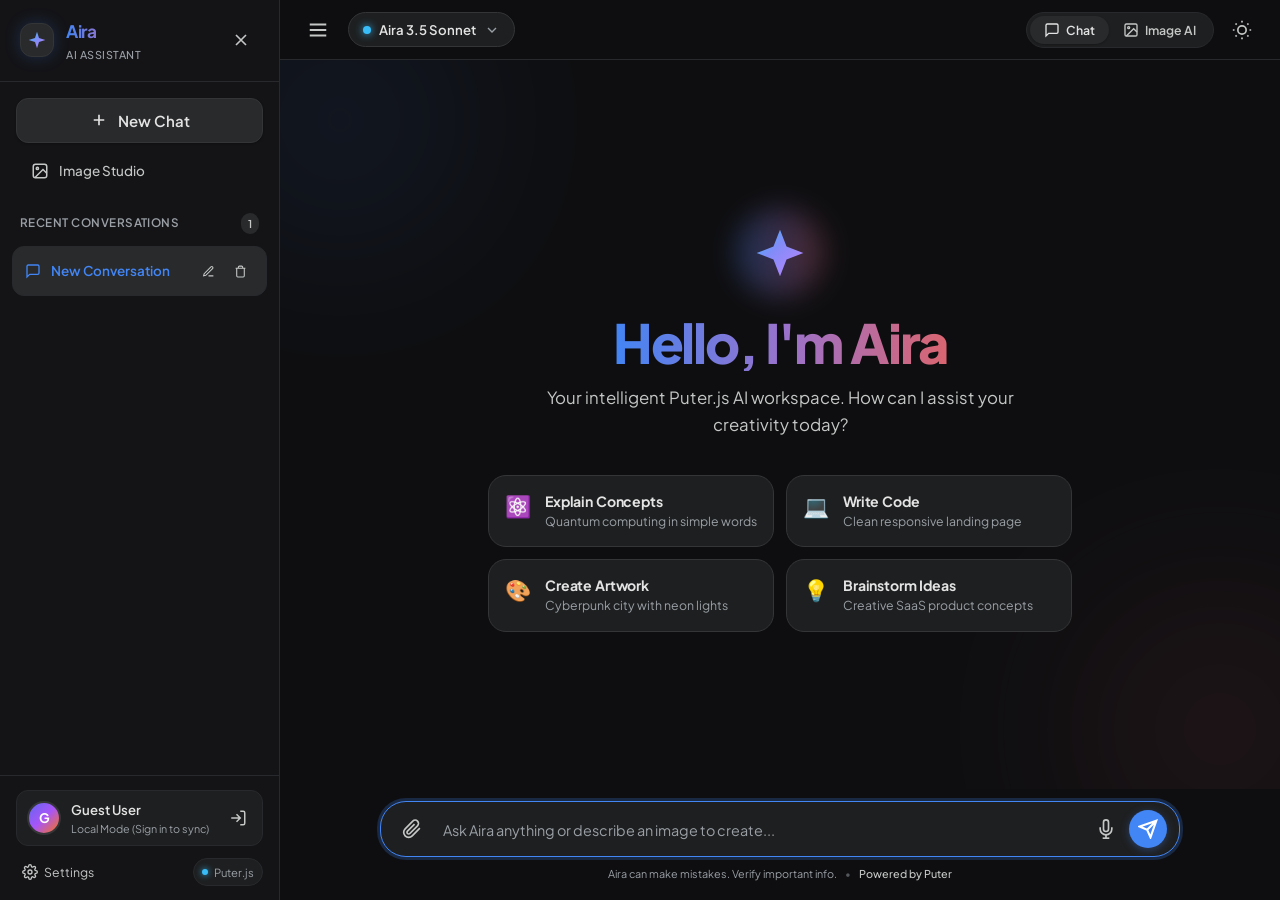
==== app/src/main/assets/index.html @ 578ddb14 "feat: initialize Android project structure Set up the Android module with essential Gradle configura" ====
<!DOCTYPE html>
<html lang="en" data-theme="dark">
<head>
  <meta charset="UTF-8">
  <meta name="viewport" content="width=device-width, initial-scale=1.0, maximum-scale=1.0, user-scalable=no, viewport-fit=cover">
  <title>Aira - Intelligent AI Assistant</title>
  <meta name="description" content="Aira - Modern AI Chat & Image Generation powered by Puter.js by Developer Rauf">
  <meta name="theme-color" content="#0d1117">
  <link rel="preconnect" href="https://fonts.googleapis.com">
  <link rel="preconnect" href="https://fonts.gstatic.com" crossorigin>
  <link href="https://fonts.googleapis.com/css2?family=Plus+Jakarta+Sans:wght@300;400;500;600;700;800&family=JetBrains+Mono:wght@400;500;600&display=swap" rel="stylesheet">
  <!-- Highlight.js for Code Highlighting -->
  <link rel="stylesheet" href="https://cdnjs.cloudflare.com/ajax/libs/highlight.js/11.9.0/styles/github-dark-dimmed.min.css">
  <script src="https://cdnjs.cloudflare.com/ajax/libs/highlight.js/11.9.0/highlight.min.js"></script>
  <!-- Marked.js for Markdown Rendering -->
  <script src="https://cdn.jsdelivr.net/npm/marked/marked.min.js"></script>
  <!-- Puter.js SDK -->
  <script src="https://js.puter.com/v2/"></script>
  <link rel="stylesheet" href="style.css">
</head>
<body>
  <div class="app-layout" id="appLayout">
    <!-- Mobile Sidebar Backdrop -->
    <div class="sidebar-backdrop" id="sidebarBackdrop"></div>

    <!-- LEFT SIDEBAR -->
    <aside class="sidebar" id="sidebar">
      <!-- Sidebar Header -->
      <div class="sidebar-header">
        <div class="brand-container">
          <div class="brand-spark">
            <svg viewBox="0 0 24 24" fill="none" xmlns="http://www.w3.org/2000/svg" class="spark-icon">
              <path d="M12 2L14.4 9.6L22 12L14.4 14.4L12 22L9.6 14.4L2 12L9.6 9.6L12 2Z" fill="url(#sparkGradient)"/>
              <defs>
                <linearGradient id="sparkGradient" x1="2" y1="2" x2="22" y2="22" gradientUnits="userSpaceOnUse">
                  <stop stop-color="#38bdf8"/>
                  <stop offset="0.5" stop-color="#818cf8"/>
                  <stop offset="1" stop-color="#c084fc"/>
                </linearGradient>
              </defs>
            </svg>
          </div>
          <div class="brand-text">
            <div class="brand-title">Aira</div>
            <span class="brand-subtitle">AI Assistant</span>
          </div>
        </div>
        <button class="icon-btn sidebar-close-btn" id="closeSidebarBtn" title="Close sidebar" aria-label="Close sidebar">
          <svg viewBox="0 0 24 24" width="20" height="20" stroke="currentColor" stroke-width="2" fill="none"><path d="M18 6L6 18M6 6l12 12"/></svg>
        </button>
      </div>

      <!-- Action Buttons -->
      <div class="sidebar-actions">
        <button class="new-chat-btn" id="newChatBtn" data-test-tag="new_chat_button">
          <svg viewBox="0 0 24 24" width="18" height="18" fill="none" stroke="currentColor" stroke-width="2.2"><path d="M12 5v14M5 12h14"/></svg>
          <span>New Chat</span>
        </button>
        <button class="quick-action-btn" id="sidebarImageGenBtn" title="Create Images with AI">
          <svg viewBox="0 0 24 24" width="18" height="18" fill="none" stroke="currentColor" stroke-width="2"><rect x="3" y="3" width="18" height="18" rx="3"/><circle cx="8.5" cy="8.5" r="1.5"/><path d="M21 15l-5-5L5 21"/></svg>
          <span>Image Studio</span>
        </button>
      </div>

      <!-- Chat History Section -->
      <div class="sidebar-section-title">
        <span>Recent Conversations</span>
        <span class="chat-count-badge" id="chatCountBadge">0</span>
      </div>

      <div class="conversations-list" id="conversationsList">
        <!-- Dynamic conversations loaded here -->
        <div class="empty-history" id="emptyHistory">
          <svg viewBox="0 0 24 24" width="28" height="28" stroke="currentColor" stroke-width="1.5" fill="none" opacity="0.4"><path d="M21 15a2 2 0 0 1-2 2H7l-4 4V5a2 2 0 0 1 2-2h14a2 2 0 0 1 2 2z"/></svg>
          <p>No conversations yet</p>
          <small>Start chatting with Aira</small>
        </div>
      </div>

      <!-- Sidebar Footer / Account -->
      <div class="sidebar-footer">
        <div class="user-profile-card" id="userProfileCard">
          <div class="user-avatar" id="userAvatar">
            <span id="userAvatarLetter">A</span>
          </div>
          <div class="user-info">
            <div class="user-name" id="userName">Guest User</div>
            <div class="user-status" id="userStatus">Puter Cloud Offline</div>
          </div>
          <button class="icon-btn sm" id="authActionBtn" title="Sign In / Account" aria-label="Account">
            <svg viewBox="0 0 24 24" width="18" height="18" stroke="currentColor" stroke-width="2" fill="none"><path d="M15 3h4a2 2 0 0 1 2 2v14a2 2 0 0 1-2 2h-4M10 17l5-5-5-5M15 12H3"/></svg>
          </button>
        </div>

        <div class="sidebar-bottom-row">
          <button class="footer-action-btn" id="openSettingsBtn" data-test-tag="settings_button">
            <svg viewBox="0 0 24 24" width="16" height="16" stroke="currentColor" stroke-width="2" fill="none"><circle cx="12" cy="12" r="3"/><path d="M19.4 15a1.65 1.65 0 0 0 .33 1.82l.06.06a2 2 0 0 1 0 2.83 2 2 0 0 1-2.83 0l-.06-.06a1.65 1.65 0 0 0-1.82-.33 1.65 1.65 0 0 0-1 1.51V21a2 2 0 0 1-2 2 2 2 0 0 1-2-2v-.09A1.65 1.65 0 0 0 9 19.4a1.65 1.65 0 0 0-1.82.33l-.06.06a2 2 0 0 1-2.83 0 2 2 0 0 1 0-2.83l.06-.06a1.65 1.65 0 0 0 .33-1.82 1.65 1.65 0 0 0-1.51-1H3a2 2 0 0 1-2-2 2 2 0 0 1 2-2h.09A1.65 1.65 0 0 0 4.6 9a1.65 1.65 0 0 0-.33-1.82l-.06-.06a2 2 0 0 1 0-2.83 2 2 0 0 1 2.83 0l.06.06a1.65 1.65 0 0 0 1.82.33H9a1.65 1.65 0 0 0 1-1.51V3a2 2 0 0 1 2-2 2 2 0 0 1 2 2v.09a1.65 1.65 0 0 0 1 1.51 1.65 1.65 0 0 0 1.82-.33l.06-.06a2 2 0 0 1 2.83 0 2 2 0 0 1 0 2.83l-.06.06a1.65 1.65 0 0 0-.33 1.82V9a1.65 1.65 0 0 0 1.51 1H21a2 2 0 0 1 2 2 2 2 0 0 1-2 2h-.09a1.65 1.65 0 0 0-1.51 1z"/></svg>
            <span>Settings</span>
          </button>
          <a href="https://developer.puter.com" target="_blank" rel="noopener noreferrer" class="puter-badge" title="Powered by Puter.js">
            <span class="puter-dot"></span>
            <span>Puter.js</span>
          </a>
        </div>
      </div>
    </aside>

    <!-- MAIN CHAT AREA -->
    <main class="main-content">
      <!-- Top Navbar -->
      <header class="top-nav">
        <div class="top-nav-left">
          <button class="icon-btn mobile-menu-btn" id="openSidebarBtn" aria-label="Open sidebar" data-test-tag="menu_button">
            <svg viewBox="0 0 24 24" width="22" height="22" stroke="currentColor" stroke-width="2" fill="none"><path d="M3 12h18M3 6h18M3 18h18"/></svg>
          </button>
          
          <!-- Model Selector Pill -->
          <div class="model-picker-dropdown" id="modelPickerContainer">
            <button class="model-select-btn" id="modelSelectBtn" data-test-tag="model_selector_button">
              <span class="model-indicator-glow"></span>
              <span class="model-current-name" id="currentModelDisplay">Aira 3.1 Pro</span>
              <svg viewBox="0 0 24 24" width="16" height="16" stroke="currentColor" stroke-width="2" fill="none" class="dropdown-chevron"><path d="M6 9l6 6 6-6"/></svg>
            </button>

            <!-- Dropdown Menu -->
            <div class="model-menu" id="modelMenu">
              <div class="model-menu-header">Select Aira Engine</div>
              <div class="model-options" id="modelOptionsList">
                <!-- Dynamically generated model options -->
              </div>
            </div>
          </div>
        </div>

        <div class="top-nav-right">
          <!-- Mode Tabs (Chat vs Image Studio) -->
          <div class="mode-tabs">
            <button class="mode-tab active" id="modeChatTab">
              <svg viewBox="0 0 24 24" width="16" height="16" stroke="currentColor" stroke-width="2" fill="none"><path d="M21 15a2 2 0 0 1-2 2H7l-4 4V5a2 2 0 0 1 2-2h14a2 2 0 0 1 2 2z"/></svg>
              <span>Chat</span>
            </button>
            <button class="mode-tab" id="modeImageTab">
              <svg viewBox="0 0 24 24" width="16" height="16" stroke="currentColor" stroke-width="2" fill="none"><rect x="3" y="3" width="18" height="18" rx="2"/><circle cx="8.5" cy="8.5" r="1.5"/><path d="M21 15l-5-5L5 21"/></svg>
              <span>Image AI</span>
            </button>
          </div>

          <button class="icon-btn theme-toggle-btn" id="themeToggleBtn" title="Toggle Theme" aria-label="Toggle Theme">
            <svg class="sun-icon" viewBox="0 0 24 24" width="20" height="20" stroke="currentColor" stroke-width="2" fill="none"><circle cx="12" cy="12" r="5"/><path d="M12 1v2M12 21v2M4.22 4.22l1.42 1.42M18.36 18.36l1.42 1.42M1 12h2M21 12h2M4.22 19.78l1.42-1.42M18.36 5.64l1.42-1.42"/></svg>
            <svg class="moon-icon" viewBox="0 0 24 24" width="20" height="20" stroke="currentColor" stroke-width="2" fill="none"><path d="M21 12.79A9 9 0 1 1 11.21 3 7 7 0 0 0 21 12.79z"/></svg>
          </button>
        </div>
      </header>

      <!-- Scrollable Message Canvas -->
      <div class="chat-canvas" id="chatCanvas">
        <!-- WELCOME HERO VIEW (Shown when no messages in active chat) -->
        <div class="welcome-container" id="welcomeContainer">
          <div class="welcome-spark-hero">
            <div class="spark-pulse-ring"></div>
            <svg viewBox="0 0 24 24" fill="none" class="welcome-spark-svg">
              <path d="M12 2L14.8 9.2L22 12L14.8 14.8L12 22L9.2 14.8L2 12L9.2 9.2L12 2Z" fill="url(#heroSparkGrad)"/>
              <defs>
                <linearGradient id="heroSparkGrad" x1="2" y1="2" x2="22" y2="22" gradientUnits="userSpaceOnUse">
                  <stop stop-color="#38bdf8"/>
                  <stop offset="0.4" stop-color="#818cf8"/>
                  <stop offset="1" stop-color="#c084fc"/>
                </linearGradient>
              </defs>
            </svg>
          </div>
          
          <h1 class="welcome-title">
            <span class="gradient-text">Hello, I'm Aira</span>
          </h1>
          <p class="welcome-subtitle">Your intelligent Puter.js AI workspace. How can I assist your creativity today?</p>

          <!-- Suggestion Cards -->
          <div class="suggestion-grid">
            <button class="suggestion-card" data-prompt="Explain quantum computing simply with real-world analogies">
              <div class="suggestion-icon">⚛️</div>
              <div class="suggestion-text">
                <div class="suggestion-heading">Explain Concepts</div>
                <div class="suggestion-desc">Quantum computing in simple words</div>
              </div>
            </button>
            <button class="suggestion-card" data-prompt="Write a modern responsive landing page layout in HTML and Tailwind CSS">
              <div class="suggestion-icon">💻</div>
              <div class="suggestion-text">
                <div class="suggestion-heading">Write Code</div>
                <div class="suggestion-desc">Clean responsive landing page</div>
              </div>
            </button>
            <button class="suggestion-card" data-prompt="Generate an ethereal futuristic cyberpunk city at dusk with neon lights and flying cars" data-mode="image">
              <div class="suggestion-icon">🎨</div>
              <div class="suggestion-text">
                <div class="suggestion-heading">Create Artwork</div>
                <div class="suggestion-desc">Cyberpunk city with neon lights</div>
              </div>
            </button>
            <button class="suggestion-card" data-prompt="Help me brainstorm 5 innovative SaaS business ideas for AI automation">
              <div class="suggestion-icon">💡</div>
              <div class="suggestion-text">
                <div class="suggestion-heading">Brainstorm Ideas</div>
                <div class="suggestion-desc">Creative SaaS product concepts</div>
              </div>
            </button>
          </div>
        </div>

        <!-- ACTIVE MESSAGES CONTAINER -->
        <div class="messages-container" id="messagesContainer">
          <!-- Messages will be dynamically rendered here -->
        </div>

        <!-- IMAGE GENERATION STUDIO VIEW -->
        <div class="image-studio-container" id="imageStudioContainer" style="display: none;">
          <div class="image-studio-header">
            <div class="studio-badge">
              <svg viewBox="0 0 24 24" width="16" height="16" fill="none" stroke="currentColor" stroke-width="2"><path d="M12 2v20M17 5H9.5a3.5 3.5 0 0 0 0 7h5a3.5 3.5 0 0 1 0 7H6"/></svg>
              <span>Puter txt2img Engine</span>
            </div>
            <h2>Aira Image Studio</h2>
            <p>Generate high quality visual assets directly to Puter Cloud storage.</p>
          </div>

          <div class="image-generator-form">
            <div class="img-prompt-box">
              <textarea id="imgPromptInput" placeholder="Describe the image you want to create in vivid detail..." rows="3"></textarea>
              <div class="img-prompt-actions">
                <div class="style-presets">
                  <button type="button" class="preset-pill active" data-style="">✨ Default</button>
                  <button type="button" class="preset-pill" data-style=", photorealistic, 8k resolution, cinematic lighting">📸 Photo</button>
                  <button type="button" class="preset-pill" data-style=", digital art, concept art, trending on artstation">🎨 Digital Art</button>
                  <button type="button" class="preset-pill" data-style=", 3D render, octane render, unreal engine 5">🧊 3D Render</button>
                  <button type="button" class="preset-pill" data-style=", anime style, vibrant colors, studio ghibli aesthetic">🌸 Anime</button>
                </div>
                <button class="primary-btn" id="generateImgBtn" data-test-tag="generate_image_button">
                  <svg viewBox="0 0 24 24" width="18" height="18" fill="none" stroke="currentColor" stroke-width="2"><polygon points="13 2 3 14 12 14 11 22 21 10 12 10 13 2"/></svg>
                  <span>Generate Image</span>
                </button>
              </div>
            </div>
          </div>

          <!-- Studio Gallery -->
          <div class="studio-gallery-section">
            <div class="gallery-title-bar">
              <h3>Generated Creations</h3>
              <span class="gallery-count" id="galleryCount">0 images</span>
            </div>
            <div class="image-gallery-grid" id="imageGalleryGrid">
              <!-- Dynamically populated -->
              <div class="empty-gallery" id="emptyGallery">
                <svg viewBox="0 0 24 24" width="36" height="36" stroke="currentColor" stroke-width="1.5" fill="none" opacity="0.3"><rect x="3" y="3" width="18" height="18" rx="2"/><circle cx="8.5" cy="8.5" r="1.5"/><path d="M21 15l-5-5L5 21"/></svg>
                <p>No generated images yet</p>
                <small>Enter a prompt above to create artwork with Puter.ai</small>
              </div>
            </div>
          </div>
        </div>
      </div>

      <!-- VOICE INPUT STATUS OVERLAY -->
      <div class="voice-status-bar" id="voiceStatusBar" style="display: none;">
        <div class="voice-wave-container">
          <div class="voice-bar"></div>
          <div class="voice-bar"></div>
          <div class="voice-bar"></div>
          <div class="voice-bar"></div>
          <div class="voice-bar"></div>
        </div>
        <span class="voice-status-text" id="voiceStatusText">Listening to your voice...</span>
        <button class="voice-stop-btn" id="cancelVoiceBtn" title="Stop listening">
          <svg viewBox="0 0 24 24" width="16" height="16" fill="currentColor"><rect x="6" y="6" width="12" height="12" rx="2"/></svg>
          <span>Done</span>
        </button>
      </div>

      <!-- COMPOSER BAR -->
      <div class="composer-container">
        <!-- Attachment Previews -->
        <div class="attachment-preview-bar" id="attachmentPreviewBar" style="display: none;">
          <div class="preview-thumbnail-wrap">
            <img id="imagePreviewThumb" src="" alt="Uploaded image">
            <button class="remove-attachment-btn" id="removeAttachmentBtn" title="Remove image">
              <svg viewBox="0 0 24 24" width="14" height="14" stroke="currentColor" stroke-width="2.5" fill="none"><path d="M18 6L6 18M6 6l12 12"/></svg>
            </button>
          </div>
          <span class="attachment-name" id="attachmentName">image.png</span>
        </div>

        <div class="composer-input-box">
          <!-- Hidden File Input for Image understanding -->
          <input type="file" id="fileUploadInput" accept="image/*" style="display: none;">
          
          <button class="composer-btn" id="attachFileBtn" title="Attach Image for OCR/Vision" aria-label="Attach Image" data-test-tag="attachment_button">
            <svg viewBox="0 0 24 24" width="20" height="20" stroke="currentColor" stroke-width="2" fill="none"><path d="M21.44 11.05l-9.19 9.19a6 6 0 0 1-8.49-8.49l9.19-9.19a4 4 0 0 1 5.66 5.66l-9.2 9.19a2 2 0 0 1-2.83-2.83l8.49-8.48"/></svg>
          </button>

          <!-- Main Chat Textarea -->
          <textarea 
            id="chatInput" 
            class="composer-textarea" 
            placeholder="Ask Aira anything or describe an image to create..." 
            rows="1" 
            data-test-tag="message_input"
          ></textarea>

          <div class="composer-actions-right">
            <!-- Voice Microphone Button -->
            <button class="composer-btn mic-btn" id="micBtn" title="Voice Input (Speech-to-Text)" aria-label="Microphone" data-test-tag="microphone_button">
              <svg viewBox="0 0 24 24" width="20" height="20" stroke="currentColor" stroke-width="2" fill="none"><path d="M12 1a3 3 0 0 0-3 3v8a3 3 0 0 0 6 0V4a3 3 0 0 0-3-3z"/><path d="M19 10v2a7 7 0 0 1-14 0v-2"/><line x1="12" y1="19" x2="12" y2="23"/><line x1="8" y1="23" x2="16" y2="23"/></svg>
            </button>

            <!-- Send / Stop Generation Button -->
            <button class="composer-btn send-btn" id="sendBtn" title="Send message" aria-label="Send message" data-test-tag="send_button">
              <svg class="send-icon" viewBox="0 0 24 24" width="20" height="20" fill="none" stroke="currentColor" stroke-width="2.5"><path d="M22 2L11 13M22 2l-7 20-4-9-9-4 20-7z"/></svg>
              <svg class="stop-icon" viewBox="0 0 24 24" width="18" height="18" fill="currentColor" style="display: none;"><rect x="5" y="5" width="14" height="14" rx="2"/></svg>
            </button>
          </div>
        </div>

        <!-- Composer Footer -->
        <div class="composer-footer-text">
          <span>Aira can make mistakes. Verify important info.</span>
          <span class="footer-separator">•</span>
          <a href="https://developer.puter.com" target="_blank" rel="noopener noreferrer" class="footer-puter-link">Powered by Puter</a>
        </div>
      </div>
    </main>
  </div>

  <!-- LIGHTBOX MODAL FOR IMAGES -->
  <div class="lightbox-modal" id="lightboxModal" style="display: none;">
    <div class="lightbox-backdrop" id="lightboxBackdrop"></div>
    <div class="lightbox-content">
      <button class="icon-btn lightbox-close-btn" id="lightboxCloseBtn" title="Close" aria-label="Close">
        <svg viewBox="0 0 24 24" width="20" height="20" stroke="currentColor" stroke-width="2" fill="none"><path d="M18 6L6 18M6 6l12 12"/></svg>
      </button>
      <img id="lightboxImg" src="" alt="Full view">
      <div class="lightbox-actions">
        <span class="lightbox-prompt" id="lightboxPrompt"></span>
        <button class="primary-btn sm" id="lightboxDownloadBtn">
          <svg viewBox="0 0 24 24" width="16" height="16" stroke="currentColor" stroke-width="2" fill="none"><path d="M21 15v4a2 2 0 0 1-2 2H5a2 2 0 0 1-2-2v-4M7 10l5 5 5-5M12 15V3"/></svg>
          <span>Download</span>
        </button>
      </div>
    </div>
  </div>

  <!-- SETTINGS MODAL -->
  <div class="modal-overlay" id="settingsModal" style="display: none;">
    <div class="modal-card">
      <div class="modal-header">
        <div class="modal-title-wrap">
          <svg viewBox="0 0 24 24" width="20" height="20" stroke="currentColor" stroke-width="2" fill="none"><circle cx="12" cy="12" r="3"/><path d="M19.4 15a1.65 1.65 0 0 0 .33 1.82l.06.06a2 2 0 0 1 0 2.83 2 2 0 0 1-2.83 0l-.06-.06a1.65 1.65 0 0 0-1.82-.33 1.65 1.65 0 0 0-1 1.51V21a2 2 0 0 1-2 2 2 2 0 0 1-2-2v-.09A1.65 1.65 0 0 0 9 19.4a1.65 1.65 0 0 0-1.82.33l-.06.06a2 2 0 0 1-2.83 0 2 2 0 0 1 0-2.83l.06-.06a1.65 1.65 0 0 0 .33-1.82 1.65 1.65 0 0 0-1.51-1H3a2 2 0 0 1-2-2 2 2 0 0 1 2-2h.09A1.65 1.65 0 0 0 4.6 9a1.65 1.65 0 0 0-.33-1.82l-.06-.06a2 2 0 0 1 0-2.83 2 2 0 0 1 2.83 0l.06.06a1.65 1.65 0 0 0 1.82.33H9a1.65 1.65 0 0 0 1-1.51V3a2 2 0 0 1 2-2 2 2 0 0 1 2 2v.09a1.65 1.65 0 0 0 1 1.51 1.65 1.65 0 0 0 1.82-.33l.06-.06a2 2 0 0 1 2.83 0 2 2 0 0 1 0 2.83l-.06.06a1.65 1.65 0 0 0-.33 1.82V9a1.65 1.65 0 0 0 1.51 1H21a2 2 0 0 1 2 2 2 2 0 0 1-2 2h-.09a1.65 1.65 0 0 0-1.51 1z"/></svg>
          <h3>Settings & Preferences</h3>
        </div>
        <button class="icon-btn modal-close-btn" id="closeSettingsModalBtn" title="Close" aria-label="Close">
          <svg viewBox="0 0 24 24" width="18" height="18" stroke="currentColor" stroke-width="2" fill="none"><path d="M18 6L6 18M6 6l12 12"/></svg>
        </button>
      </div>

      <div class="modal-body">
        <!-- Tab 1: Puter Cloud & Account -->
        <div class="settings-section">
          <h4 class="section-heading">Puter Account & Cloud Sync</h4>
          <div class="account-status-box" id="accountStatusBox">
            <div class="account-avatar-large" id="settingsAvatarLarge">A</div>
            <div class="account-details">
              <div class="account-name-lg" id="settingsUserName">Guest (Local Mode)</div>
              <div class="account-sub" id="settingsUserStatus">Sign in with Puter to sync chats across devices</div>
            </div>
            <button class="primary-btn sm" id="settingsAuthBtn">Sign In with Puter</button>
          </div>
        </div>

        <!-- Tab 2: Appearance & Theme -->
        <div class="settings-section">
          <h4 class="section-heading">Appearance</h4>
          <div class="setting-row">
            <div>
              <div class="setting-label">Theme Mode</div>
              <div class="setting-hint">Choose between dark, light, or system appearance</div>
            </div>
            <div class="theme-picker-group">
              <button class="theme-choice-btn active" data-theme-val="dark">Dark</button>
              <button class="theme-choice-btn" data-theme-val="light">Light</button>
              <button class="theme-choice-btn" data-theme-val="system">System</button>
            </div>
          </div>
        </div>

        <!-- Tab 3: Default AI Model -->
        <div class="settings-section">
          <h4 class="section-heading">Default AI Engine</h4>
          <div class="setting-row">
            <div>
              <div class="setting-label">Selected Model</div>
              <div class="setting-hint">Puter.ai engine utilized for new conversations</div>
            </div>
            <select class="settings-select" id="settingsDefaultModelSelect">
              <!-- Dynamically filled -->
            </select>
          </div>
          <div class="setting-row">
            <div>
              <div class="setting-label">System Persona</div>
              <div class="setting-hint">Custom instructions to shape Aira's behavior</div>
            </div>
          </div>
          <textarea class="settings-textarea" id="settingsSystemPrompt" rows="2" placeholder="e.g., You are Aira, a brilliant, concise, and helpful AI assistant..."></textarea>
        </div>

        <!-- Tab 4: Voice & Speech -->
        <div class="settings-section">
          <h4 class="section-heading">Voice & Audio</h4>
          <div class="setting-row">
            <div>
              <div class="setting-label">Auto-Play Voice Responses</div>
              <div class="setting-hint">Automatically speak AI responses via Puter txt2speech</div>
            </div>
            <label class="toggle-switch">
              <input type="checkbox" id="settingsAutoSpeechToggle">
              <span class="slider"></span>
            </label>
          </div>
          <div class="setting-row">
            <div>
              <div class="setting-label">Voice Speech Rate</div>
              <div class="setting-hint" id="speechRateLabel">1.0x Normal Speed</div>
            </div>
            <input type="range" min="0.75" max="1.5" step="0.05" value="1.0" class="range-slider" id="settingsSpeechRate">
          </div>
        </div>

        <!-- Tab 5: Data & Storage -->
        <div class="settings-section">
          <h4 class="section-heading">Cloud Storage & Data Management</h4>
          <div class="data-actions-grid">
            <button class="secondary-btn" id="exportDataBtn">
              <svg viewBox="0 0 24 24" width="16" height="16" stroke="currentColor" stroke-width="2" fill="none"><path d="M21 15v4a2 2 0 0 1-2 2H5a2 2 0 0 1-2-2v-4M7 10l5 5 5-5M12 15V3"/></svg>
              <span>Export Chats (JSON)</span>
            </button>
            <button class="secondary-btn" id="syncPuterKvBtn">
              <svg viewBox="0 0 24 24" width="16" height="16" stroke="currentColor" stroke-width="2" fill="none"><path d="M21.5 2v6h-6M21.34 15.57a10 10 0 1 1-.57-8.38l5.67-5.67"/></svg>
              <span>Sync with Puter KV</span>
            </button>
          </div>
          <div class="setting-row danger-row">
            <div>
              <div class="setting-label danger-text">Clear All Conversations</div>
              <div class="setting-hint">Permanently delete all chat histories</div>
            </div>
            <button class="danger-btn sm" id="clearAllChatsBtn">Clear All</button>
          </div>
        </div>

        <!-- Tab 6: About Aira -->
        <div class="settings-section about-section">
          <h4 class="section-heading">About Aira</h4>
          <div class="about-card">
            <div class="about-header">
              <div class="brand-spark sm">
                <svg viewBox="0 0 24 24" fill="none" class="spark-icon"><path d="M12 2L14.4 9.6L22 12L14.4 14.4L12 22L9.6 14.4L2 12L9.6 9.6L12 2Z" fill="url(#aboutSparkGrad)"/><defs><linearGradient id="aboutSparkGrad" x1="2" y1="2" x2="22" y2="22" gradientUnits="userSpaceOnUse"><stop stop-color="#38bdf8"/><stop offset="1" stop-color="#c084fc"/></linearGradient></defs></svg>
              </div>
              <div>
                <strong>Aira AI Assistant v1.0.0</strong>
                <div class="developer-tag">Developer: <span>Rauf</span></div>
              </div>
            </div>
            <p class="about-text">Aira is a modern AI workspace powered by the official Puter.js SDK. Provides real-time streaming conversations, multi-model selection, voice input/output, OCR vision analysis, image synthesis, and cloud storage.</p>
            <div class="about-links">
              <a href="https://developer.puter.com" target="_blank" rel="noopener noreferrer" class="link-btn">Puter.js Documentation</a>
              <a href="https://puter.com" target="_blank" rel="noopener noreferrer" class="link-btn">Puter Cloud</a>
            </div>
          </div>
        </div>
      </div>
    </div>
  </div>

  <!-- TOAST NOTIFICATION CONTAINER -->
  <div class="toast-container" id="toastContainer"></div>

  <script src="app.js"></script>
</body>
</html>
---- app/src/main/assets/style.css ----
/* ==========================================================================
   AIRA AI - GOOGLE GEMINI INSPIRED MODERN STYLESHEET
   Developer: Rauf | Powered by Puter.js
   ========================================================================== */

:root {
  --font-sans: 'Plus Jakarta Sans', -apple-system, BlinkMacSystemFont, 'Segoe UI', Roboto, sans-serif;
  --font-mono: 'JetBrains Mono', Consolas, Monaco, monospace;

  /* Color Palette - Bold Typography Dark Theme (Default) */
  --bg-app: #0E0E10;
  --bg-sidebar: #141417;
  --bg-surface: #1E1F20;
  --bg-surface-elevated: #282A2C;
  --bg-surface-hover: #2E2F30;
  --bg-composer: #1E1F20;
  --border-subtle: #27292C;
  --border-focus: #4285F4;
  --border-strong: #333537;

  --text-primary: #E3E3E3;
  --text-secondary: #C4C7C5;
  --text-muted: #9AA0A6;
  --text-inverse: #ffffff;

  --accent-primary: #4285F4;
  --accent-gradient: linear-gradient(90deg, #4285F4 0%, #9B72CB 52%, #D96570 100%);
  --accent-glow: rgba(66, 133, 244, 0.22);
  --accent-user-msg: #282A2C;
  --avatar-gradient: linear-gradient(135deg, #6366F1 0%, #A855F7 50%, #F97316 100%);

  --danger: #f85149;
  --danger-bg: rgba(248, 81, 73, 0.12);
  --success: #3fb950;
  --warning: #d29922;

  --radius-sm: 8px;
  --radius-md: 12px;
  --radius-lg: 18px;
  --radius-xl: 24px;
  --radius-full: 9999px;

  --shadow-sm: 0 1px 2px rgba(0, 0, 0, 0.25);
  --shadow-md: 0 4px 16px rgba(0, 0, 0, 0.35);
  --shadow-lg: 0 12px 32px rgba(0, 0, 0, 0.5);

  --transition: all 0.18s cubic-bezier(0.16, 1, 0.3, 1);
  --sidebar-width: 280px;
}

[data-theme="light"] {
  --bg-app: #F8F9FA;
  --bg-sidebar: #FFFFFF;
  --bg-surface: #FFFFFF;
  --bg-surface-elevated: #F1F3F4;
  --bg-surface-hover: #E8EAED;
  --bg-composer: #FFFFFF;
  --border-subtle: #E8EAED;
  --border-focus: #1A73E8;
  --border-strong: #DADCE0;

  --text-primary: #202124;
  --text-secondary: #5F6368;
  --text-muted: #80868B;
  --text-inverse: #FFFFFF;

  --accent-primary: #1A73E8;
  --accent-gradient: linear-gradient(90deg, #1A73E8 0%, #8430CE 52%, #D93025 100%);
  --accent-glow: rgba(26, 115, 232, 0.16);
  --accent-user-msg: #E8F0FE;
  --avatar-gradient: linear-gradient(135deg, #4F46E5 0%, #9333EA 50%, #EA580C 100%);

  --danger: #d93025;
  --danger-bg: #fce8e6;
  --success: #1e8e3e;
  --warning: #f9ab00;

  --shadow-sm: 0 1px 3px rgba(0, 0, 0, 0.06);
  --shadow-md: 0 4px 12px rgba(0, 0, 0, 0.08);
  --shadow-lg: 0 12px 28px rgba(0, 0, 0, 0.12);
}

/* ==========================================================================
   Base & Resets
   ========================================================================== */
* {
  margin: 0;
  padding: 0;
  box-sizing: border-box;
  -webkit-tap-highlight-color: transparent;
}

html, body {
  width: 100%;
  height: 100%;
  font-family: var(--font-sans);
  background-color: var(--bg-app);
  color: var(--text-primary);
  overflow: hidden;
  font-size: 15px;
  line-height: 1.6;
}

button, input, textarea, select {
  font-family: inherit;
  font-size: inherit;
  color: inherit;
}

a {
  color: var(--accent-primary);
  text-decoration: none;
}
a:hover {
  text-decoration: underline;
}

/* Custom Scrollbars */
::-webkit-scrollbar {
  width: 6px;
  height: 6px;
}
::-webkit-scrollbar-track {
  background: transparent;
}
::-webkit-scrollbar-thumb {
  background: var(--border-strong);
  border-radius: var(--radius-full);
}
::-webkit-scrollbar-thumb:hover {
  background: var(--text-muted);
}

/* ==========================================================================
   Layout
   ========================================================================== */
.app-layout {
  display: flex;
  width: 100vw;
  height: 100vh;
  height: 100dvh;
  position: relative;
  overflow: hidden;
  background-color: var(--bg-app);
}

/* ==========================================================================
   Left Sidebar
   ========================================================================== */
.sidebar {
  width: var(--sidebar-width);
  min-width: var(--sidebar-width);
  height: 100%;
  background-color: var(--bg-sidebar);
  border-right: 1px solid var(--border-subtle);
  display: flex;
  flex-direction: column;
  z-index: 100;
  transition: transform 0.3s cubic-bezier(0.16, 1, 0.3, 1);
}

.sidebar-backdrop {
  display: none;
  position: fixed;
  inset: 0;
  background: rgba(0, 0, 0, 0.6);
  backdrop-filter: blur(4px);
  z-index: 99;
  opacity: 0;
  transition: opacity 0.25s ease;
}

.sidebar-header {
  padding: 18px 20px;
  display: flex;
  align-items: center;
  justify-content: space-between;
  border-bottom: 1px solid var(--border-subtle);
}

.brand-container {
  display: flex;
  align-items: center;
  gap: 12px;
}

.brand-spark {
  width: 34px;
  height: 34px;
  border-radius: var(--radius-md);
  background: var(--bg-surface-elevated);
  display: flex;
  align-items: center;
  justify-content: center;
  border: 1px solid var(--border-strong);
  box-shadow: 0 0 16px var(--accent-glow);
}
.brand-spark.sm {
  width: 28px;
  height: 28px;
}
.spark-icon {
  width: 20px;
  height: 20px;
}

.brand-text {
  display: flex;
  flex-direction: column;
}
.brand-title {
  font-size: 1.15rem;
  font-weight: 700;
  letter-spacing: -0.02em;
  background: var(--accent-gradient);
  -webkit-background-clip: text;
  -webkit-text-fill-color: transparent;
}
.brand-subtitle {
  font-size: 0.72rem;
  color: var(--text-muted);
  font-weight: 500;
  text-transform: uppercase;
  letter-spacing: 0.05em;
}

.sidebar-close-btn {
  display: none;
}

/* Sidebar Actions */
.sidebar-actions {
  padding: 16px 16px 10px;
  display: flex;
  flex-direction: column;
  gap: 8px;
}

.new-chat-btn {
  display: flex;
  align-items: center;
  justify-content: center;
  gap: 10px;
  width: 100%;
  padding: 12px 16px;
  background: var(--bg-surface-elevated);
  color: var(--text-primary);
  border: 1px solid var(--border-strong);
  border-radius: var(--radius-md);
  font-weight: 600;
  cursor: pointer;
  transition: var(--transition);
  box-shadow: var(--shadow-sm);
}
.new-chat-btn:hover {
  background: var(--bg-surface-hover);
  border-color: var(--accent-primary);
  transform: translateY(-1px);
}

.quick-action-btn {
  display: flex;
  align-items: center;
  gap: 10px;
  width: 100%;
  padding: 10px 14px;
  background: transparent;
  color: var(--text-secondary);
  border: 1px solid transparent;
  border-radius: var(--radius-md);
  font-size: 0.9rem;
  font-weight: 500;
  cursor: pointer;
  transition: var(--transition);
}
.quick-action-btn:hover {
  background: var(--bg-surface-elevated);
  color: var(--text-primary);
}

.sidebar-section-title {
  padding: 12px 20px 6px;
  display: flex;
  align-items: center;
  justify-content: space-between;
  font-size: 0.78rem;
  font-weight: 600;
  text-transform: uppercase;
  letter-spacing: 0.04em;
  color: var(--text-muted);
}

.chat-count-badge {
  background: var(--bg-surface-elevated);
  padding: 2px 7px;
  border-radius: var(--radius-full);
  font-size: 0.72rem;
  color: var(--text-secondary);
}

.conversations-list {
  flex: 1;
  overflow-y: auto;
  padding: 6px 12px;
  display: flex;
  flex-direction: column;
  gap: 4px;
}

.conversation-item {
  display: flex;
  align-items: center;
  justify-content: space-between;
  padding: 10px 12px;
  border-radius: var(--radius-md);
  cursor: pointer;
  transition: var(--transition);
  color: var(--text-secondary);
  position: relative;
  font-size: 0.9rem;
}
.conversation-item:hover {
  background: var(--bg-surface);
  color: var(--text-primary);
}
.conversation-item.active {
  background: var(--bg-surface-elevated);
  color: var(--accent-primary);
  font-weight: 600;
  border: 1px solid var(--border-subtle);
}

.conv-title-wrap {
  display: flex;
  align-items: center;
  gap: 10px;
  flex: 1;
  min-width: 0;
}
.conv-title {
  white-space: nowrap;
  overflow: hidden;
  text-overflow: ellipsis;
  flex: 1;
}
.conv-actions {
  display: none;
  align-items: center;
  gap: 4px;
}
.conversation-item:hover .conv-actions,
.conversation-item.active .conv-actions {
  display: flex;
}

.empty-history {
  display: flex;
  flex-direction: column;
  align-items: center;
  justify-content: center;
  text-align: center;
  padding: 40px 16px;
  color: var(--text-muted);
  gap: 6px;
}
.empty-history p {
  font-size: 0.9rem;
  color: var(--text-secondary);
}

/* Sidebar Footer */
.sidebar-footer {
  padding: 14px 16px;
  border-top: 1px solid var(--border-subtle);
  display: flex;
  flex-direction: column;
  gap: 12px;
  background: var(--bg-sidebar);
}

.user-profile-card {
  display: flex;
  align-items: center;
  gap: 10px;
  padding: 8px 10px;
  background: var(--bg-surface);
  border: 1px solid var(--border-subtle);
  border-radius: var(--radius-md);
}
.user-avatar {
  width: 34px;
  height: 34px;
  border-radius: var(--radius-full);
  background: var(--avatar-gradient);
  border: 2px solid var(--border-strong);
  color: #fff;
  display: flex;
  align-items: center;
  justify-content: center;
  font-weight: 700;
  font-size: 0.88rem;
  flex-shrink: 0;
}
.user-info {
  flex: 1;
  min-width: 0;
}
.user-name {
  font-size: 0.88rem;
  font-weight: 600;
  white-space: nowrap;
  overflow: hidden;
  text-overflow: ellipsis;
}
.user-status {
  font-size: 0.72rem;
  color: var(--text-muted);
}

.sidebar-bottom-row {
  display: flex;
  align-items: center;
  justify-content: space-between;
}
.footer-action-btn {
  display: flex;
  align-items: center;
  gap: 6px;
  background: transparent;
  border: none;
  color: var(--text-secondary);
  font-size: 0.82rem;
  cursor: pointer;
  padding: 4px 6px;
  border-radius: var(--radius-sm);
  transition: var(--transition);
}
.footer-action-btn:hover {
  color: var(--text-primary);
  background: var(--bg-surface);
}

.puter-badge {
  display: flex;
  align-items: center;
  gap: 6px;
  font-size: 0.75rem;
  color: var(--text-muted);
  padding: 4px 8px;
  border-radius: var(--radius-full);
  background: var(--bg-surface);
  border: 1px solid var(--border-subtle);
}
.puter-dot {
  width: 6px;
  height: 6px;
  border-radius: 50%;
  background: #38bdf8;
  box-shadow: 0 0 6px #38bdf8;
}

/* ==========================================================================
   Main Content Area
   ========================================================================== */
.main-content {
  flex: 1;
  height: 100%;
  display: flex;
  flex-direction: column;
  position: relative;
  overflow: hidden;
  background: var(--bg-app);
}

/* Top Navbar */
.top-nav {
  height: 60px;
  min-height: 60px;
  padding: 0 20px;
  display: flex;
  align-items: center;
  justify-content: space-between;
  border-bottom: 1px solid var(--border-subtle);
  background: var(--bg-app);
  z-index: 10;
}

.top-nav-left {
  display: flex;
  align-items: center;
  gap: 12px;
}

.mobile-menu-btn {
  display: none;
}

/* Model Selector */
.model-picker-dropdown {
  position: relative;
}

.model-select-btn {
  display: flex;
  align-items: center;
  gap: 8px;
  padding: 8px 14px;
  background: var(--bg-surface);
  border: 1px solid var(--border-strong);
  border-radius: var(--radius-full);
  color: var(--text-primary);
  font-size: 0.88rem;
  font-weight: 600;
  cursor: pointer;
  transition: var(--transition);
}
.model-select-btn:hover {
  background: var(--bg-surface-elevated);
  border-color: var(--accent-primary);
}

.model-indicator-glow {
  width: 8px;
  height: 8px;
  border-radius: 50%;
  background: #38bdf8;
  box-shadow: 0 0 8px #38bdf8;
}

.dropdown-chevron {
  transition: transform 0.2s ease;
  color: var(--text-muted);
}
.model-select-btn.open .dropdown-chevron {
  transform: rotate(180deg);
}

.model-menu {
  position: absolute;
  top: calc(100% + 8px);
  left: 0;
  width: 280px;
  background: var(--bg-surface);
  border: 1px solid var(--border-strong);
  border-radius: var(--radius-lg);
  box-shadow: var(--shadow-lg);
  z-index: 50;
  display: none;
  overflow: hidden;
  animation: fadeInDown 0.15s ease-out;
}
.model-menu.open {
  display: block;
}

.model-menu-header {
  padding: 10px 16px;
  font-size: 0.75rem;
  text-transform: uppercase;
  letter-spacing: 0.05em;
  color: var(--text-muted);
  border-bottom: 1px solid var(--border-subtle);
}

.model-options {
  max-height: 320px;
  overflow-y: auto;
  padding: 6px;
}

.model-option-item {
  display: flex;
  flex-direction: column;
  padding: 10px 12px;
  border-radius: var(--radius-md);
  cursor: pointer;
  transition: var(--transition);
  margin-bottom: 2px;
}
.model-option-item:hover {
  background: var(--bg-surface-elevated);
}
.model-option-item.active {
  background: var(--bg-surface-elevated);
  border: 1px solid var(--accent-primary);
}

.model-option-top {
  display: flex;
  align-items: center;
  justify-content: space-between;
}
.model-opt-name {
  font-weight: 600;
  font-size: 0.88rem;
  color: var(--text-primary);
}
.model-opt-badge {
  font-size: 0.7rem;
  padding: 2px 6px;
  border-radius: var(--radius-sm);
  background: var(--bg-app);
  color: var(--accent-primary);
}
.model-opt-desc {
  font-size: 0.75rem;
  color: var(--text-muted);
  margin-top: 2px;
}

/* Top Nav Right */
.top-nav-right {
  display: flex;
  align-items: center;
  gap: 10px;
}

.mode-tabs {
  display: flex;
  background: var(--bg-surface);
  padding: 3px;
  border-radius: var(--radius-full);
  border: 1px solid var(--border-subtle);
}
.mode-tab {
  display: flex;
  align-items: center;
  gap: 6px;
  padding: 6px 14px;
  border-radius: var(--radius-full);
  background: transparent;
  border: none;
  color: var(--text-secondary);
  font-size: 0.82rem;
  font-weight: 600;
  cursor: pointer;
  transition: var(--transition);
}
.mode-tab.active {
  background: var(--bg-surface-elevated);
  color: var(--text-primary);
  box-shadow: var(--shadow-sm);
}

.theme-toggle-btn {
  position: relative;
}
[data-theme="dark"] .sun-icon { display: block; }
[data-theme="dark"] .moon-icon { display: none; }
[data-theme="light"] .sun-icon { display: none; }
[data-theme="light"] .moon-icon { display: block; }

/* ==========================================================================
   Chat Canvas & Messages
   ========================================================================== */
.chat-canvas {
  flex: 1;
  overflow-y: auto;
  padding: 24px 20px;
  display: flex;
  flex-direction: column;
  position: relative;
}

/* Ambient glow blobs in canvas background */
.chat-canvas::before {
  content: '';
  position: absolute;
  top: -60px;
  left: -60px;
  width: 240px;
  height: 240px;
  border-radius: 50%;
  background: #4285F4;
  opacity: 0.12;
  filter: blur(100px);
  pointer-events: none;
  z-index: 0;
}

.chat-canvas::after {
  content: '';
  position: absolute;
  bottom: -60px;
  right: -60px;
  width: 240px;
  height: 240px;
  border-radius: 50%;
  background: #D96570;
  opacity: 0.12;
  filter: blur(100px);
  pointer-events: none;
  z-index: 0;
}

/* Welcome Screen */
.welcome-container {
  max-width: 760px;
  margin: auto;
  display: flex;
  flex-direction: column;
  align-items: center;
  text-align: center;
  padding: 32px 16px;
  animation: fadeIn 0.4s ease-out;
  position: relative;
  z-index: 1;
}

.welcome-spark-hero {
  position: relative;
  width: 72px;
  height: 72px;
  margin-bottom: 24px;
  display: flex;
  align-items: center;
  justify-content: center;
}

.spark-pulse-ring {
  position: absolute;
  inset: -8px;
  border-radius: 50%;
  background: var(--accent-gradient);
  opacity: 0.3;
  filter: blur(14px);
  animation: pulseGlow 3s infinite alternate;
}

.welcome-spark-svg {
  width: 56px;
  height: 56px;
  position: relative;
  z-index: 2;
}

.welcome-title {
  font-size: clamp(2.8rem, 7vw, 3.6rem);
  font-weight: 800;
  letter-spacing: -0.04em;
  line-height: 1.08;
  margin-bottom: 14px;
}
.gradient-text {
  background: linear-gradient(90deg, #4285F4 0%, #9B72CB 52%, #D96570 100%);
  -webkit-background-clip: text;
  -webkit-text-fill-color: transparent;
  display: inline-block;
}

.welcome-subtitle {
  font-size: 1.12rem;
  color: var(--text-secondary);
  max-width: 520px;
  line-height: 1.6;
  margin-bottom: 36px;
}

/* Suggestion Grid */
.suggestion-grid {
  display: grid;
  grid-template-columns: repeat(2, 1fr);
  gap: 12px;
  width: 100%;
}

.suggestion-card {
  display: flex;
  align-items: flex-start;
  gap: 14px;
  padding: 16px;
  background: var(--bg-surface);
  border: 1px solid var(--border-strong);
  border-radius: var(--radius-lg);
  cursor: pointer;
  text-align: left;
  transition: transform 0.16s ease, background 0.16s ease, border-color 0.16s ease, box-shadow 0.16s ease;
}
.suggestion-card:hover {
  background: var(--bg-surface-elevated);
  border-color: var(--accent-primary);
  transform: translateY(-2px);
  box-shadow: var(--shadow-md);
}
.suggestion-card:active {
  transform: scale(0.96);
  background: var(--bg-surface-hover);
}

.suggestion-icon {
  font-size: 1.4rem;
  flex-shrink: 0;
}
.suggestion-heading {
  font-weight: 700;
  font-size: 0.94rem;
  letter-spacing: -0.01em;
  color: var(--text-primary);
}
.suggestion-desc {
  font-size: 0.82rem;
  color: var(--text-muted);
  margin-top: 3px;
  line-height: 1.4;
}

/* Messages Container */
.messages-container {
  max-width: 820px;
  width: 100%;
  margin: 0 auto;
  display: flex;
  flex-direction: column;
  gap: 24px;
  padding-bottom: 20px;
}

.message-row {
  display: flex;
  gap: 16px;
  width: 100%;
  animation: messageEnter 0.25s cubic-bezier(0.16, 1, 0.3, 1);
}

.message-row.user-row {
  justify-content: flex-end;
}

.message-avatar {
  width: 34px;
  height: 34px;
  border-radius: var(--radius-full);
  display: flex;
  align-items: center;
  justify-content: center;
  flex-shrink: 0;
  font-weight: 700;
  font-size: 0.85rem;
}
.message-avatar.ai-avatar {
  background: var(--bg-surface-elevated);
  border: 1px solid var(--border-strong);
}
.message-avatar.ai-avatar svg {
  width: 18px;
  height: 18px;
}
.message-avatar.user-avatar-tag {
  background: var(--accent-gradient);
  color: #fff;
}

.message-content-wrap {
  display: flex;
  flex-direction: column;
  max-width: 85%;
}
.user-row .message-content-wrap {
  align-items: flex-end;
}

.message-meta {
  display: flex;
  align-items: center;
  gap: 8px;
  margin-bottom: 6px;
  font-size: 0.76rem;
  color: var(--text-muted);
}
.message-author {
  font-weight: 600;
  color: var(--text-secondary);
}

.message-bubble {
  padding: 14px 18px;
  border-radius: var(--radius-lg);
  font-size: 0.96rem;
  line-height: 1.65;
  word-break: break-word;
}

.user-row .message-bubble {
  background: var(--accent-user-msg);
  color: var(--text-primary);
  border-radius: 18px 18px 4px 18px;
  border: 1px solid var(--border-subtle);
}

.ai-row .message-bubble {
  background: transparent;
  color: var(--text-primary);
  padding-left: 0;
  padding-top: 0;
}

/* Multimodal Image Attachment in Chat Bubble */
.chat-attachment-image {
  max-width: 280px;
  max-height: 280px;
  border-radius: var(--radius-md);
  margin-bottom: 10px;
  border: 1px solid var(--border-subtle);
  object-fit: cover;
  cursor: pointer;
  transition: var(--transition);
}
.chat-attachment-image:hover {
  opacity: 0.9;
  transform: scale(1.02);
}

/* Markdown Rendering in Messages */
.message-bubble p {
  margin-bottom: 12px;
}
.message-bubble p:last-child {
  margin-bottom: 0;
}
.message-bubble h1, .message-bubble h2, .message-bubble h3 {
  margin: 16px 0 8px;
  font-weight: 700;
}
.message-bubble ul, .message-bubble ol {
  margin: 8px 0 12px 24px;
}
.message-bubble li {
  margin-bottom: 4px;
}
.message-bubble blockquote {
  border-left: 3px solid var(--accent-primary);
  padding-left: 12px;
  margin: 12px 0;
  color: var(--text-secondary);
}
.message-bubble table {
  border-collapse: collapse;
  width: 100%;
  margin: 14px 0;
  font-size: 0.88rem;
}
.message-bubble th, .message-bubble td {
  border: 1px solid var(--border-strong);
  padding: 8px 12px;
  text-align: left;
}
.message-bubble th {
  background: var(--bg-surface-elevated);
}

/* Inline code */
.message-bubble :not(pre) > code {
  font-family: var(--font-mono);
  font-size: 0.86em;
  background: var(--bg-surface-elevated);
  padding: 2px 6px;
  border-radius: var(--radius-sm);
  color: #38bdf8;
  border: 1px solid var(--border-subtle);
}

/* Code Blocks */
.code-block-wrapper {
  margin: 14px 0;
  background: #0d1117;
  border: 1px solid var(--border-strong);
  border-radius: var(--radius-md);
  overflow: hidden;
}
.code-block-header {
  display: flex;
  align-items: center;
  justify-content: space-between;
  padding: 8px 14px;
  background: #161b22;
  border-bottom: 1px solid var(--border-subtle);
  font-family: var(--font-mono);
  font-size: 0.78rem;
  color: var(--text-secondary);
}
.code-copy-btn {
  display: flex;
  align-items: center;
  gap: 5px;
  background: transparent;
  border: none;
  color: var(--text-muted);
  cursor: pointer;
  font-size: 0.75rem;
  padding: 3px 8px;
  border-radius: var(--radius-sm);
  transition: var(--transition);
}
.code-copy-btn:hover {
  color: var(--text-primary);
  background: var(--bg-surface-elevated);
}

.code-block-wrapper pre {
  margin: 0;
  padding: 14px 16px;
  overflow-x: auto;
  font-family: var(--font-mono);
  font-size: 0.88rem;
  line-height: 1.5;
}
.code-block-wrapper code {
  font-family: inherit;
}

/* Message Actions Toolbar */
.message-actions-toolbar {
  display: flex;
  align-items: center;
  gap: 6px;
  margin-top: 8px;
}
.msg-action-btn {
  display: flex;
  align-items: center;
  gap: 5px;
  background: transparent;
  border: 1px solid transparent;
  color: var(--text-muted);
  padding: 4px 8px;
  border-radius: var(--radius-sm);
  font-size: 0.78rem;
  cursor: pointer;
  transition: var(--transition);
}
.msg-action-btn:hover {
  background: var(--bg-surface-elevated);
  border-color: var(--border-subtle);
  color: var(--text-primary);
}
.msg-action-btn.active {
  color: var(--accent-primary);
  background: var(--bg-surface-elevated);
}

/* Streaming Blinking Cursor */
.streaming-cursor {
  display: inline-block;
  width: 8px;
  height: 15px;
  background: var(--accent-primary);
  margin-left: 4px;
  vertical-align: middle;
  animation: blink 0.9s infinite;
  border-radius: 1px;
}

/* ==========================================================================
   Image Studio Section
   ========================================================================== */
.image-studio-container {
  max-width: 860px;
  width: 100%;
  margin: 0 auto;
  display: flex;
  flex-direction: column;
  gap: 28px;
  animation: fadeIn 0.3s ease-out;
}

.image-studio-header {
  text-align: center;
}
.studio-badge {
  display: inline-flex;
  align-items: center;
  gap: 6px;
  padding: 4px 12px;
  background: var(--bg-surface-elevated);
  border: 1px solid var(--border-strong);
  border-radius: var(--radius-full);
  font-size: 0.78rem;
  color: var(--accent-primary);
  margin-bottom: 12px;
}
.image-studio-header h2 {
  font-size: 1.8rem;
  font-weight: 700;
  margin-bottom: 6px;
}
.image-studio-header p {
  color: var(--text-secondary);
}

.image-generator-form {
  background: var(--bg-surface);
  border: 1px solid var(--border-strong);
  border-radius: var(--radius-lg);
  padding: 16px;
  box-shadow: var(--shadow-md);
}

.img-prompt-box textarea {
  width: 100%;
  background: var(--bg-app);
  border: 1px solid var(--border-subtle);
  border-radius: var(--radius-md);
  padding: 14px;
  color: var(--text-primary);
  resize: vertical;
  outline: none;
  font-size: 0.95rem;
}
.img-prompt-box textarea:focus {
  border-color: var(--border-focus);
}

.img-prompt-actions {
  display: flex;
  align-items: center;
  justify-content: space-between;
  margin-top: 12px;
  flex-wrap: wrap;
  gap: 12px;
}

.style-presets {
  display: flex;
  align-items: center;
  gap: 6px;
  flex-wrap: wrap;
}
.preset-pill {
  background: var(--bg-app);
  border: 1px solid var(--border-subtle);
  color: var(--text-secondary);
  padding: 6px 12px;
  border-radius: var(--radius-full);
  font-size: 0.78rem;
  cursor: pointer;
  transition: var(--transition);
}
.preset-pill:hover {
  background: var(--bg-surface-elevated);
  color: var(--text-primary);
}
.preset-pill.active {
  background: var(--bg-surface-elevated);
  border-color: var(--accent-primary);
  color: var(--accent-primary);
  font-weight: 600;
}

.studio-gallery-section {
  display: flex;
  flex-direction: column;
  gap: 14px;
}
.gallery-title-bar {
  display: flex;
  align-items: center;
  justify-content: space-between;
  border-bottom: 1px solid var(--border-subtle);
  padding-bottom: 8px;
}
.gallery-title-bar h3 {
  font-size: 1.1rem;
}
.gallery-count {
  font-size: 0.8rem;
  color: var(--text-muted);
}

.image-gallery-grid {
  display: grid;
  grid-template-columns: repeat(auto-fill, minmax(220px, 1fr));
  gap: 16px;
}

.gallery-card {
  position: relative;
  border-radius: var(--radius-md);
  overflow: hidden;
  background: var(--bg-surface);
  border: 1px solid var(--border-subtle);
  aspect-ratio: 1 / 1;
  group: true;
  cursor: pointer;
}
.gallery-card img {
  width: 100%;
  height: 100%;
  object-fit: cover;
  transition: transform 0.3s ease;
}
.gallery-card:hover img {
  transform: scale(1.04);
}
.gallery-overlay {
  position: absolute;
  inset: 0;
  background: linear-gradient(180deg, transparent 50%, rgba(0, 0, 0, 0.85) 100%);
  display: flex;
  flex-direction: column;
  justify-content: flex-end;
  padding: 12px;
  opacity: 0;
  transition: opacity 0.2s ease;
}
.gallery-card:hover .gallery-overlay {
  opacity: 1;
}
.gallery-prompt {
  font-size: 0.78rem;
  color: #fff;
  white-space: nowrap;
  overflow: hidden;
  text-overflow: ellipsis;
  margin-bottom: 6px;
}
.gallery-actions {
  display: flex;
  gap: 6px;
}

.empty-gallery {
  grid-column: 1 / -1;
  display: flex;
  flex-direction: column;
  align-items: center;
  justify-content: center;
  text-align: center;
  padding: 50px 20px;
  color: var(--text-muted);
  gap: 8px;
}

/* ==========================================================================
   Voice Status Bar
   ========================================================================== */
.voice-status-bar {
  position: absolute;
  top: 70px;
  left: 50%;
  transform: translateX(-50%);
  background: var(--bg-surface-elevated);
  border: 1px solid var(--accent-primary);
  box-shadow: 0 8px 24px var(--accent-glow);
  padding: 10px 20px;
  border-radius: var(--radius-full);
  display: flex;
  align-items: center;
  gap: 14px;
  z-index: 40;
  animation: fadeInDown 0.2s ease-out;
}

.voice-wave-container {
  display: flex;
  align-items: center;
  gap: 3px;
  height: 18px;
}
.voice-bar {
  width: 3px;
  height: 6px;
  background: var(--accent-primary);
  border-radius: 2px;
  animation: wave 1.2s infinite ease-in-out;
}
.voice-bar:nth-child(2) { animation-delay: 0.15s; }
.voice-bar:nth-child(3) { animation-delay: 0.3s; }
.voice-bar:nth-child(4) { animation-delay: 0.45s; }
.voice-bar:nth-child(5) { animation-delay: 0.6s; }

.voice-status-text {
  font-size: 0.85rem;
  font-weight: 500;
  color: var(--text-primary);
}

.voice-stop-btn {
  display: flex;
  align-items: center;
  gap: 4px;
  background: var(--danger-bg);
  color: var(--danger);
  border: 1px solid var(--danger);
  padding: 4px 10px;
  border-radius: var(--radius-full);
  font-size: 0.75rem;
  font-weight: 600;
  cursor: pointer;
}

/* ==========================================================================
   Composer Bar
   ========================================================================== */
.composer-container {
  padding: 12px 20px 18px;
  background: var(--bg-app);
  max-width: 840px;
  width: 100%;
  margin: 0 auto;
}

.attachment-preview-bar {
  display: flex;
  align-items: center;
  gap: 10px;
  margin-bottom: 8px;
  padding: 6px 12px;
  background: var(--bg-surface);
  border: 1px solid var(--border-subtle);
  border-radius: var(--radius-md);
  width: fit-content;
}
.preview-thumbnail-wrap {
  position: relative;
  width: 38px;
  height: 38px;
  border-radius: var(--radius-sm);
  overflow: hidden;
}
.preview-thumbnail-wrap img {
  width: 100%;
  height: 100%;
  object-fit: cover;
}
.remove-attachment-btn {
  position: absolute;
  inset: 0;
  background: rgba(0,0,0,0.6);
  border: none;
  color: #fff;
  display: flex;
  align-items: center;
  justify-content: center;
  opacity: 0;
  cursor: pointer;
  transition: opacity 0.2s ease;
}
.preview-thumbnail-wrap:hover .remove-attachment-btn {
  opacity: 1;
}
.attachment-name {
  font-size: 0.82rem;
  color: var(--text-secondary);
  max-width: 180px;
  white-space: nowrap;
  overflow: hidden;
  text-overflow: ellipsis;
}

.composer-input-box {
  display: flex;
  align-items: flex-end;
  gap: 8px;
  background: var(--bg-composer);
  border: 1px solid var(--border-strong);
  border-radius: 26px;
  padding: 8px 12px;
  box-shadow: var(--shadow-md);
  transition: border-color 0.2s ease, box-shadow 0.2s ease;
}
.composer-input-box:focus-within {
  border-color: var(--accent-primary);
  box-shadow: 0 0 0 3px var(--accent-glow);
}

.composer-textarea {
  flex: 1;
  background: transparent;
  border: none;
  outline: none;
  color: var(--text-primary);
  padding: 6px 4px;
  max-height: 160px;
  min-height: 24px;
  resize: none;
  font-size: 0.96rem;
  line-height: 1.5;
}
.composer-textarea::placeholder {
  color: var(--text-muted);
}

.composer-btn {
  width: 38px;
  height: 38px;
  border-radius: 50%;
  display: flex;
  align-items: center;
  justify-content: center;
  background: transparent;
  border: none;
  color: var(--text-secondary);
  cursor: pointer;
  transition: var(--transition);
  flex-shrink: 0;
}
.composer-btn:hover {
  background: var(--bg-surface-hover);
  color: var(--text-primary);
}

.composer-actions-right {
  display: flex;
  align-items: center;
  gap: 4px;
}

.mic-btn.recording {
  background: var(--danger-bg);
  color: var(--danger);
  animation: pulseMic 1.5s infinite;
}

.send-btn {
  background: var(--accent-primary);
  color: var(--text-inverse);
  box-shadow: 0 2px 8px rgba(66, 133, 244, 0.35);
}
.send-btn:hover {
  background: #3b78e7;
  color: #fff;
  transform: scale(1.05);
}
.send-btn:active {
  transform: scale(0.92);
}
.send-btn.generating {
  background: var(--danger);
  color: #fff;
}

.composer-footer-text {
  display: flex;
  align-items: center;
  justify-content: center;
  gap: 8px;
  margin-top: 8px;
  font-size: 0.72rem;
  color: var(--text-muted);
  text-align: center;
}
.footer-separator {
  opacity: 0.5;
}
.footer-puter-link {
  color: var(--text-secondary);
  font-weight: 500;
}
.footer-puter-link:hover {
  color: var(--accent-primary);
}

/* ==========================================================================
   Buttons & Generic Components
   ========================================================================= */
.icon-btn {
  width: 36px;
  height: 36px;
  border-radius: var(--radius-md);
  display: flex;
  align-items: center;
  justify-content: center;
  background: transparent;
  border: 1px solid transparent;
  color: var(--text-secondary);
  cursor: pointer;
  transition: var(--transition);
}
.icon-btn:hover {
  background: var(--bg-surface-elevated);
  color: var(--text-primary);
}
.icon-btn.sm {
  width: 28px;
  height: 28px;
}

.primary-btn {
  display: inline-flex;
  align-items: center;
  justify-content: center;
  gap: 8px;
  background: var(--accent-gradient);
  color: #fff;
  font-weight: 600;
  padding: 10px 18px;
  border-radius: var(--radius-md);
  border: none;
  cursor: pointer;
  transition: var(--transition);
  box-shadow: 0 4px 14px var(--accent-glow);
}
.primary-btn:hover {
  filter: brightness(1.1);
  transform: translateY(-1px);
}
.primary-btn.sm {
  padding: 6px 12px;
  font-size: 0.82rem;
}

.secondary-btn {
  display: inline-flex;
  align-items: center;
  justify-content: center;
  gap: 8px;
  background: var(--bg-surface-elevated);
  color: var(--text-primary);
  border: 1px solid var(--border-strong);
  font-weight: 500;
  padding: 10px 16px;
  border-radius: var(--radius-md);
  cursor: pointer;
  transition: var(--transition);
}
.secondary-btn:hover {
  background: var(--bg-surface-hover);
  border-color: var(--text-muted);
}

.danger-btn {
  background: var(--danger-bg);
  color: var(--danger);
  border: 1px solid var(--danger);
  font-weight: 600;
  padding: 8px 14px;
  border-radius: var(--radius-md);
  cursor: pointer;
  transition: var(--transition);
}
.danger-btn:hover {
  background: var(--danger);
  color: #fff;
}
.danger-btn.sm {
  padding: 6px 12px;
  font-size: 0.82rem;
}

/* ==========================================================================
   Modals & Lightbox
   ========================================================================== */
.modal-overlay {
  position: fixed;
  inset: 0;
  background: rgba(0, 0, 0, 0.7);
  backdrop-filter: blur(8px);
  z-index: 150;
  display: flex;
  align-items: center;
  justify-content: center;
  padding: 20px;
  animation: fadeIn 0.2s ease-out;
}

.modal-card {
  background: var(--bg-surface);
  border: 1px solid var(--border-strong);
  border-radius: var(--radius-xl);
  max-width: 600px;
  width: 100%;
  max-height: 85vh;
  display: flex;
  flex-direction: column;
  box-shadow: var(--shadow-lg);
  overflow: hidden;
}

.modal-header {
  padding: 18px 22px;
  display: flex;
  align-items: center;
  justify-content: space-between;
  border-bottom: 1px solid var(--border-subtle);
}
.modal-title-wrap {
  display: flex;
  align-items: center;
  gap: 10px;
  color: var(--text-primary);
}
.modal-title-wrap h3 {
  font-size: 1.15rem;
  font-weight: 700;
}

.modal-body {
  padding: 20px 22px;
  overflow-y: auto;
  display: flex;
  flex-direction: column;
  gap: 24px;
}

.settings-section {
  display: flex;
  flex-direction: column;
  gap: 12px;
}
.section-heading {
  font-size: 0.82rem;
  text-transform: uppercase;
  letter-spacing: 0.05em;
  color: var(--text-muted);
  font-weight: 700;
}

.setting-row {
  display: flex;
  align-items: center;
  justify-content: space-between;
  gap: 16px;
}
.setting-row.danger-row {
  padding-top: 10px;
  border-top: 1px dashed var(--border-subtle);
}
.setting-label {
  font-size: 0.92rem;
  font-weight: 600;
  color: var(--text-primary);
}
.danger-text {
  color: var(--danger);
}
.setting-hint {
  font-size: 0.78rem;
  color: var(--text-muted);
}

.theme-picker-group {
  display: flex;
  background: var(--bg-app);
  padding: 3px;
  border-radius: var(--radius-md);
  border: 1px solid var(--border-subtle);
}
.theme-choice-btn {
  padding: 6px 14px;
  border-radius: var(--radius-sm);
  background: transparent;
  border: none;
  font-size: 0.82rem;
  cursor: pointer;
  color: var(--text-secondary);
}
.theme-choice-btn.active {
  background: var(--bg-surface-elevated);
  color: var(--text-primary);
  font-weight: 600;
}

.settings-select {
  background: var(--bg-app);
  border: 1px solid var(--border-strong);
  color: var(--text-primary);
  padding: 8px 12px;
  border-radius: var(--radius-md);
  font-size: 0.88rem;
  outline: none;
}
.settings-textarea {
  background: var(--bg-app);
  border: 1px solid var(--border-strong);
  color: var(--text-primary);
  padding: 10px 12px;
  border-radius: var(--radius-md);
  font-size: 0.88rem;
  width: 100%;
  resize: vertical;
  outline: none;
}

/* Toggle switch */
.toggle-switch {
  position: relative;
  display: inline-block;
  width: 44px;
  height: 24px;
}
.toggle-switch input {
  opacity: 0;
  width: 0;
  height: 0;
}
.slider {
  position: absolute;
  cursor: pointer;
  inset: 0;
  background-color: var(--border-strong);
  transition: .3s;
  border-radius: 24px;
}
.slider:before {
  position: absolute;
  content: "";
  height: 18px;
  width: 18px;
  left: 3px;
  bottom: 3px;
  background-color: white;
  transition: .3s;
  border-radius: 50%;
}
input:checked + .slider {
  background-color: var(--accent-primary);
}
input:checked + .slider:before {
  transform: translateX(20px);
}

.range-slider {
  width: 140px;
  accent-color: var(--accent-primary);
}

.data-actions-grid {
  display: grid;
  grid-template-columns: 1fr 1fr;
  gap: 10px;
}

/* Account status box */
.account-status-box {
  display: flex;
  align-items: center;
  gap: 14px;
  padding: 14px;
  background: var(--bg-app);
  border: 1px solid var(--border-subtle);
  border-radius: var(--radius-lg);
}
.account-avatar-large {
  width: 44px;
  height: 44px;
  border-radius: var(--radius-full);
  background: var(--accent-gradient);
  color: #fff;
  display: flex;
  align-items: center;
  justify-content: center;
  font-size: 1.2rem;
  font-weight: 700;
}
.account-details {
  flex: 1;
}
.account-name-lg {
  font-weight: 700;
  font-size: 0.98rem;
}
.account-sub {
  font-size: 0.78rem;
  color: var(--text-muted);
}

/* About Card */
.about-card {
  padding: 16px;
  background: var(--bg-app);
  border: 1px solid var(--border-subtle);
  border-radius: var(--radius-lg);
}
.about-header {
  display: flex;
  align-items: center;
  gap: 12px;
  margin-bottom: 10px;
}
.developer-tag {
  font-size: 0.8rem;
  color: var(--text-secondary);
}
.developer-tag span {
  color: var(--accent-primary);
  font-weight: 600;
}
.about-text {
  font-size: 0.84rem;
  color: var(--text-secondary);
  line-height: 1.5;
  margin-bottom: 12px;
}
.about-links {
  display: flex;
  gap: 10px;
}
.link-btn {
  font-size: 0.8rem;
  padding: 4px 10px;
  border-radius: var(--radius-sm);
  background: var(--bg-surface-elevated);
  border: 1px solid var(--border-subtle);
  color: var(--accent-primary);
}

/* Lightbox Modal */
.lightbox-modal {
  position: fixed;
  inset: 0;
  z-index: 200;
  display: flex;
  align-items: center;
  justify-content: center;
}
.lightbox-backdrop {
  position: absolute;
  inset: 0;
  background: rgba(0,0,0,0.85);
  backdrop-filter: blur(8px);
}
.lightbox-content {
  position: relative;
  z-index: 201;
  max-width: 90vw;
  max-height: 90vh;
  display: flex;
  flex-direction: column;
  align-items: center;
}
.lightbox-content img {
  max-width: 85vw;
  max-height: 75vh;
  border-radius: var(--radius-lg);
  box-shadow: var(--shadow-lg);
  object-fit: contain;
}
.lightbox-close-btn {
  position: absolute;
  top: -45px;
  right: 0;
  background: rgba(255,255,255,0.2);
  color: #fff;
}
.lightbox-actions {
  display: flex;
  align-items: center;
  justify-content: space-between;
  width: 100%;
  margin-top: 14px;
  gap: 16px;
}
.lightbox-prompt {
  color: #fff;
  font-size: 0.88rem;
  white-space: nowrap;
  overflow: hidden;
  text-overflow: ellipsis;
  flex: 1;
}

/* ==========================================================================
   Toast Notifications
   ========================================================================== */
.toast-container {
  position: fixed;
  bottom: 24px;
  right: 24px;
  z-index: 250;
  display: flex;
  flex-direction: column;
  gap: 10px;
  pointer-events: none;
}
.toast {
  pointer-events: auto;
  background: var(--bg-surface-elevated);
  border: 1px solid var(--border-strong);
  color: var(--text-primary);
  padding: 12px 18px;
  border-radius: var(--radius-md);
  box-shadow: var(--shadow-lg);
  font-size: 0.88rem;
  display: flex;
  align-items: center;
  gap: 10px;
  animation: slideInUp 0.25s cubic-bezier(0.16, 1, 0.3, 1);
  max-width: 360px;
}
.toast.success { border-left: 4px solid var(--success); }
.toast.error { border-left: 4px solid var(--danger); }
.toast.info { border-left: 4px solid var(--accent-primary); }

/* ==========================================================================
   Animations
   ========================================================================== */
@keyframes fadeIn {
  from { opacity: 0; }
  to { opacity: 1; }
}
@keyframes fadeInDown {
  from { opacity: 0; transform: translateY(-8px); }
  to { opacity: 1; transform: translateY(0); }
}
@keyframes slideInUp {
  from { opacity: 0; transform: translateY(12px); }
  to { opacity: 1; transform: translateY(0); }
}
@keyframes messageEnter {
  from { opacity: 0; transform: translateY(8px); }
  to { opacity: 1; transform: translateY(0); }
}
@keyframes blink {
  0%, 100% { opacity: 1; }
  50% { opacity: 0; }
}
@keyframes pulseGlow {
  0% { transform: scale(0.95); opacity: 0.2; }
  100% { transform: scale(1.15); opacity: 0.45; }
}
@keyframes wave {
  0%, 100% { height: 4px; }
  50% { height: 16px; }
}
@keyframes pulseMic {
  0%, 100% { transform: scale(1); }
  50% { transform: scale(1.1); }
}

/* ==========================================================================
   Responsive Adaptations
   ========================================================================== */
@media (max-width: 768px) {
  .sidebar {
    position: fixed;
    top: 0;
    bottom: 0;
    left: 0;
    transform: translateX(-100%);
    box-shadow: var(--shadow-lg);
  }
  .sidebar.open {
    transform: translateX(0);
  }
  .sidebar-backdrop.open {
    display: block;
    opacity: 1;
  }
  .sidebar-close-btn {
    display: flex;
  }
  .mobile-menu-btn {
    display: flex;
  }

  .welcome-title {
    font-size: clamp(2.2rem, 8vw, 2.6rem);
    font-weight: 800;
    letter-spacing: -0.03em;
  }
  .suggestion-grid {
    grid-template-columns: 1fr;
  }
  .data-actions-grid {
    grid-template-columns: 1fr;
  }
  .toast-container {
    left: 20px;
    right: 20px;
    bottom: 20px;
  }
  .toast {
    max-width: 100%;
  }
}
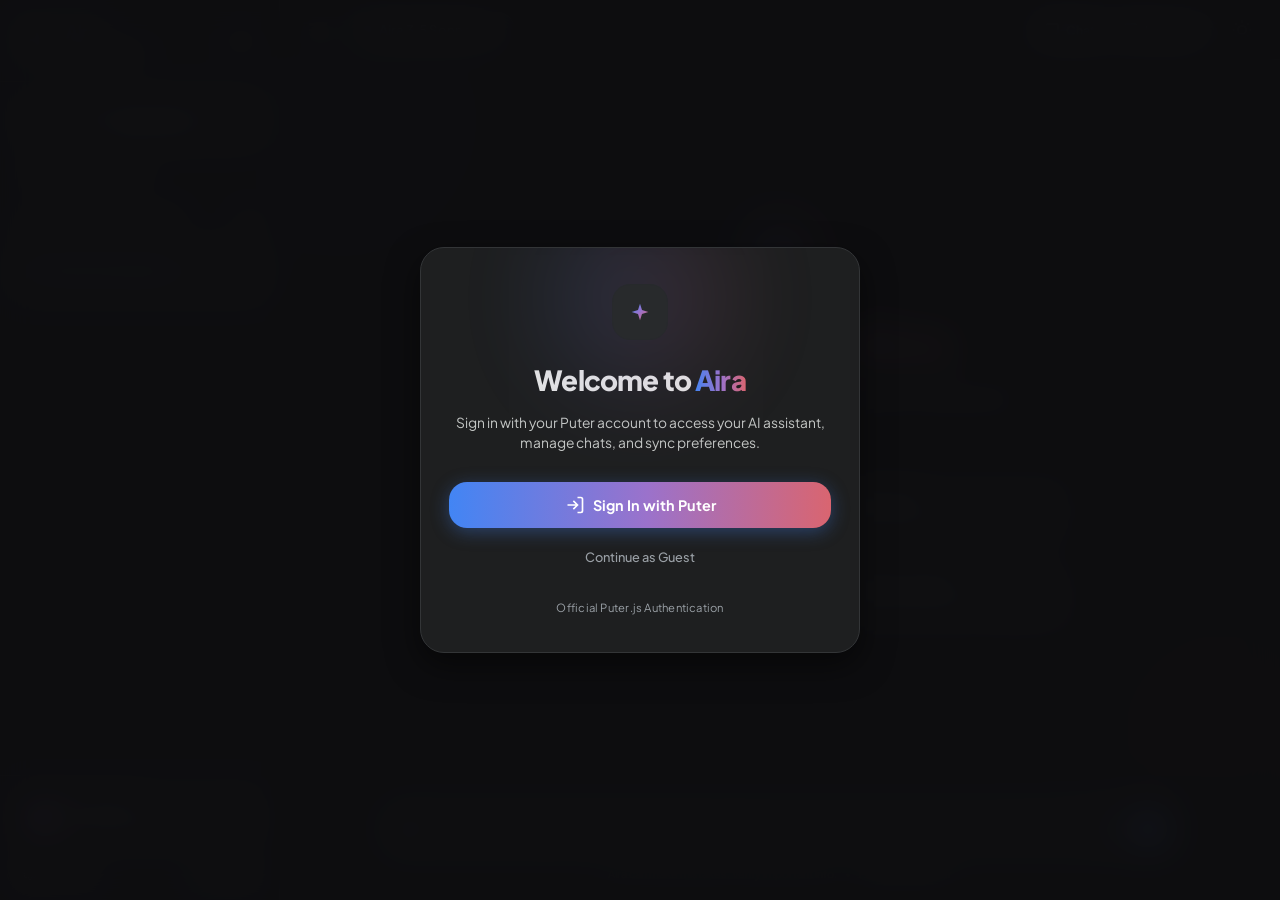
==== commit ccc32645: "feat: add dedicated login screen and profile UI Implement a dedicated login overlay and updated acco" ====
--- a/app/src/main/assets/index.html
+++ b/app/src/main/assets/index.html
@@ -363,13 +363,14 @@
       </div>
 
       <div class="modal-body">
-        <!-- Tab 1: Puter Cloud & Account -->
+        <!-- Tab 1: Profile & Account -->
         <div class="settings-section">
-          <h4 class="section-heading">Puter Account & Cloud Sync</h4>
+          <h4 class="section-heading">Profile & Account</h4>
           <div class="account-status-box" id="accountStatusBox">
-            <div class="account-avatar-large" id="settingsAvatarLarge">A</div>
+            <div class="account-avatar-large" id="settingsAvatarLarge">G</div>
             <div class="account-details">
-              <div class="account-name-lg" id="settingsUserName">Guest (Local Mode)</div>
+              <div class="account-name-lg" id="settingsUserName">Guest User</div>
+              <div class="account-email" id="settingsUserEmail">Email not available</div>
               <div class="account-sub" id="settingsUserStatus">Sign in with Puter to sync chats across devices</div>
             </div>
             <button class="primary-btn sm" id="settingsAuthBtn">Sign In with Puter</button>
@@ -481,6 +482,39 @@
     </div>
   </div>
 
+  <!-- AIRA LOGIN SCREEN (Shown when logged out) -->
+  <div class="login-screen-overlay" id="loginScreen" style="display: none;">
+    <div class="login-card">
+      <div class="login-brand-spark">
+        <svg viewBox="0 0 24 24" fill="none" class="spark-icon">
+          <path d="M12 2L14.4 9.6L22 12L14.4 14.4L12 22L9.6 14.4L2 12L9.6 9.6L12 2Z" fill="url(#loginSparkGrad)"/>
+          <defs>
+            <linearGradient id="loginSparkGrad" x1="2" y1="2" x2="22" y2="22" gradientUnits="userSpaceOnUse">
+              <stop stop-color="#4285F4"/>
+              <stop offset="0.5" stop-color="#9B72CB"/>
+              <stop offset="1" stop-color="#D96570"/>
+            </linearGradient>
+          </defs>
+        </svg>
+      </div>
+      <h2 class="login-title">Welcome to <span class="gradient-text">Aira</span></h2>
+      <p class="login-subtitle">Sign in with your Puter account to access your AI assistant, manage chats, and sync preferences.</p>
+      
+      <div class="login-actions">
+        <button class="primary-btn login-btn" id="loginScreenAuthBtn" data-test-tag="login_button">
+          <svg viewBox="0 0 24 24" width="20" height="20" stroke="currentColor" stroke-width="2" fill="none"><path d="M15 3h4a2 2 0 0 1 2 2v14a2 2 0 0 1-2 2h-4M10 17l5-5-5-5M15 12H3"/></svg>
+          <span>Sign In with Puter</span>
+        </button>
+        <button class="secondary-btn text-btn" id="loginGuestBtn" data-test-tag="guest_button">
+          <span>Continue as Guest</span>
+        </button>
+      </div>
+      <div class="login-footer-info">
+        <span>Official Puter.js Authentication</span>
+      </div>
+    </div>
+  </div>
+
   <!-- TOAST NOTIFICATION CONTAINER -->
   <div class="toast-container" id="toastContainer"></div>
 
--- a/app/src/main/assets/style.css
+++ b/app/src/main/assets/style.css
@@ -1734,24 +1734,135 @@
   width: 44px;
   height: 44px;
   border-radius: var(--radius-full);
-  background: var(--accent-gradient);
+  background: var(--avatar-gradient);
   color: #fff;
   display: flex;
   align-items: center;
   justify-content: center;
   font-size: 1.2rem;
   font-weight: 700;
+  flex-shrink: 0;
 }
 .account-details {
   flex: 1;
+  min-width: 0;
 }
 .account-name-lg {
   font-weight: 700;
   font-size: 0.98rem;
+  color: var(--text-primary);
+  white-space: nowrap;
+  overflow: hidden;
+  text-overflow: ellipsis;
+}
+.account-email {
+  font-size: 0.82rem;
+  color: var(--accent-primary);
+  font-weight: 500;
+  margin-top: 2px;
+  white-space: nowrap;
+  overflow: hidden;
+  text-overflow: ellipsis;
 }
 .account-sub {
-  font-size: 0.78rem;
+  font-size: 0.76rem;
   color: var(--text-muted);
+  margin-top: 2px;
+}
+
+/* Login Screen Overlay */
+.login-screen-overlay {
+  position: fixed;
+  inset: 0;
+  background: rgba(14, 14, 16, 0.96);
+  backdrop-filter: blur(16px);
+  z-index: 200;
+  display: flex;
+  align-items: center;
+  justify-content: center;
+  padding: 24px;
+  animation: fadeIn 0.3s ease-out;
+}
+.login-card {
+  background: var(--bg-surface);
+  border: 1px solid var(--border-strong);
+  border-radius: var(--radius-xl);
+  max-width: 440px;
+  width: 100%;
+  padding: 36px 28px;
+  text-align: center;
+  box-shadow: var(--shadow-lg);
+  position: relative;
+  overflow: hidden;
+}
+.login-card::before {
+  content: '';
+  position: absolute;
+  top: -40px;
+  left: 50%;
+  transform: translateX(-50%);
+  width: 180px;
+  height: 180px;
+  border-radius: 50%;
+  background: var(--accent-gradient);
+  opacity: 0.15;
+  filter: blur(50px);
+  pointer-events: none;
+}
+.login-brand-spark {
+  width: 56px;
+  height: 56px;
+  margin: 0 auto 18px;
+  border-radius: var(--radius-lg);
+  background: var(--bg-surface-elevated);
+  border: 1px solid var(--border-subtle);
+  display: flex;
+  align-items: center;
+  justify-content: center;
+  position: relative;
+}
+.login-title {
+  font-size: 1.85rem;
+  font-weight: 800;
+  letter-spacing: -0.03em;
+  margin-bottom: 10px;
+  color: var(--text-primary);
+}
+.login-subtitle {
+  font-size: 0.92rem;
+  color: var(--text-secondary);
+  line-height: 1.5;
+  margin-bottom: 28px;
+}
+.login-actions {
+  display: flex;
+  flex-direction: column;
+  gap: 12px;
+}
+.login-btn {
+  width: 100%;
+  padding: 13px 20px;
+  font-size: 0.96rem;
+  font-weight: 700;
+  border-radius: var(--radius-lg);
+  box-shadow: 0 4px 18px rgba(66, 133, 244, 0.35);
+}
+.text-btn {
+  background: transparent;
+  border-color: transparent;
+  color: var(--text-muted);
+  font-size: 0.85rem;
+  padding: 8px 12px;
+}
+.text-btn:hover {
+  background: var(--bg-surface-elevated);
+  color: var(--text-secondary);
+}
+.login-footer-info {
+  margin-top: 24px;
+  font-size: 0.75rem;
+  color: var(--text-muted);
+  letter-spacing: 0.02em;
 }
 
 /* About Card */
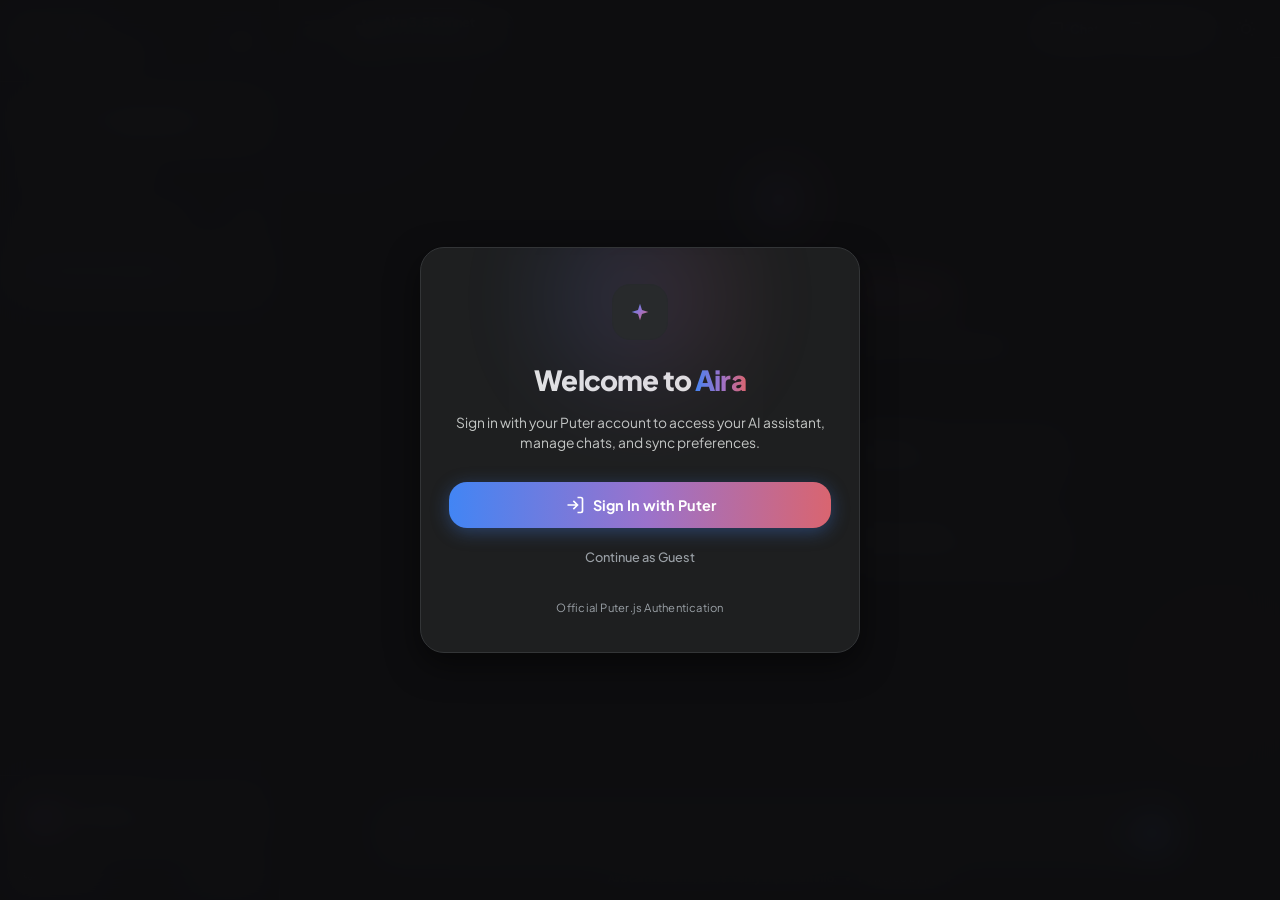
==== commit c6e1400d: "feat: enhance model selector and improve app layout - Redesign model selector with capability descri" ====
--- a/app/src/main/assets/index.html
+++ b/app/src/main/assets/index.html
@@ -116,15 +116,18 @@
           
           <!-- Model Selector Pill -->
           <div class="model-picker-dropdown" id="modelPickerContainer">
-            <button class="model-select-btn" id="modelSelectBtn" data-test-tag="model_selector_button">
-              <span class="model-indicator-glow"></span>
-              <span class="model-current-name" id="currentModelDisplay">Aira 3.1 Pro</span>
+            <button class="model-select-btn" id="modelSelectBtn" data-test-tag="model_selector_button" aria-expanded="false" title="Select AI Model">
+              <span class="model-current-icon" id="currentModelIcon">🤖</span>
+              <div class="model-current-info">
+                <span class="model-current-name" id="currentModelDisplay">Aira 3.5 Sonnet</span>
+                <span class="model-current-capability" id="currentModelCapability">AI / Chat • Reasoning</span>
+              </div>
               <svg viewBox="0 0 24 24" width="16" height="16" stroke="currentColor" stroke-width="2" fill="none" class="dropdown-chevron"><path d="M6 9l6 6 6-6"/></svg>
             </button>
 
             <!-- Dropdown Menu -->
             <div class="model-menu" id="modelMenu">
-              <div class="model-menu-header">Select Aira Engine</div>
+              <div class="model-menu-header">MODEL</div>
               <div class="model-options" id="modelOptionsList">
                 <!-- Dynamically generated model options -->
               </div>
--- a/app/src/main/assets/style.css
+++ b/app/src/main/assets/style.css
@@ -93,12 +93,17 @@
 html, body {
   width: 100%;
   height: 100%;
+  position: fixed;
+  inset: 0;
   font-family: var(--font-sans);
   background-color: var(--bg-app);
   color: var(--text-primary);
   overflow: hidden;
+  overscroll-behavior: none;
+  touch-action: pan-y;
   font-size: 15px;
   line-height: 1.6;
+  -webkit-text-size-adjust: 100%;
 }
 
 button, input, textarea, select {
@@ -136,12 +141,13 @@
    ========================================================================== */
 .app-layout {
   display: flex;
-  width: 100vw;
-  height: 100vh;
-  height: 100dvh;
-  position: relative;
+  position: fixed;
+  inset: 0;
+  width: 100%;
+  height: 100%;
   overflow: hidden;
   background-color: var(--bg-app);
+  contain: layout size;
 }
 
 /* ==========================================================================
@@ -464,6 +470,7 @@
    ========================================================================== */
 .main-content {
   flex: 1;
+  min-width: 0;
   height: 100%;
   display: flex;
   flex-direction: column;
@@ -474,25 +481,29 @@
 
 /* Top Navbar */
 .top-nav {
-  height: 60px;
-  min-height: 60px;
-  padding: 0 20px;
+  height: 58px;
+  min-height: 58px;
+  max-height: 58px;
+  padding: 0 16px;
   display: flex;
   align-items: center;
   justify-content: space-between;
   border-bottom: 1px solid var(--border-subtle);
   background: var(--bg-app);
   z-index: 10;
+  flex-shrink: 0;
 }
 
 .top-nav-left {
   display: flex;
   align-items: center;
-  gap: 12px;
+  gap: 10px;
+  min-width: 0;
 }
 
 .mobile-menu-btn {
   display: none;
+  flex-shrink: 0;
 }
 
 /* Model Selector */
@@ -504,32 +515,63 @@
   display: flex;
   align-items: center;
   gap: 8px;
-  padding: 8px 14px;
+  padding: 6px 12px 6px 10px;
   background: var(--bg-surface);
   border: 1px solid var(--border-strong);
-  border-radius: var(--radius-full);
+  border-radius: var(--radius-lg);
   color: var(--text-primary);
   font-size: 0.88rem;
   font-weight: 600;
   cursor: pointer;
   transition: var(--transition);
+  max-width: 250px;
+  text-align: left;
 }
 .model-select-btn:hover {
   background: var(--bg-surface-elevated);
   border-color: var(--accent-primary);
 }
 
-.model-indicator-glow {
-  width: 8px;
-  height: 8px;
-  border-radius: 50%;
-  background: #38bdf8;
-  box-shadow: 0 0 8px #38bdf8;
+.model-current-icon {
+  font-size: 1.15rem;
+  line-height: 1;
+  flex-shrink: 0;
+}
+
+.model-current-info {
+  display: flex;
+  flex-direction: column;
+  min-width: 0;
+  overflow: hidden;
+}
+
+.model-current-name {
+  font-size: 0.84rem;
+  font-weight: 700;
+  color: var(--text-primary);
+  white-space: nowrap;
+  overflow: hidden;
+  text-overflow: ellipsis;
+  line-height: 1.15;
+}
+
+.model-current-capability {
+  font-size: 0.67rem;
+  font-weight: 600;
+  color: var(--accent-primary);
+  white-space: nowrap;
+  overflow: hidden;
+  text-overflow: ellipsis;
+  letter-spacing: 0.02em;
+  margin-top: 1px;
+  line-height: 1.1;
 }
 
 .dropdown-chevron {
   transition: transform 0.2s ease;
   color: var(--text-muted);
+  flex-shrink: 0;
+  margin-left: 2px;
 }
 .model-select-btn.open .dropdown-chevron {
   transform: rotate(180deg);
@@ -537,14 +579,15 @@
 
 .model-menu {
   position: absolute;
-  top: calc(100% + 8px);
+  top: calc(100% + 6px);
   left: 0;
-  width: 280px;
+  width: 290px;
+  max-width: calc(100vw - 32px);
   background: var(--bg-surface);
   border: 1px solid var(--border-strong);
   border-radius: var(--radius-lg);
   box-shadow: var(--shadow-lg);
-  z-index: 50;
+  z-index: 150;
   display: none;
   overflow: hidden;
   animation: fadeInDown 0.15s ease-out;
@@ -555,23 +598,27 @@
 
 .model-menu-header {
   padding: 10px 16px;
-  font-size: 0.75rem;
+  font-size: 0.72rem;
+  font-weight: 700;
   text-transform: uppercase;
-  letter-spacing: 0.05em;
+  letter-spacing: 0.08em;
   color: var(--text-muted);
   border-bottom: 1px solid var(--border-subtle);
+  background: var(--bg-app);
 }
 
 .model-options {
-  max-height: 320px;
+  max-height: 340px;
   overflow-y: auto;
   padding: 6px;
+  overscroll-behavior: contain;
 }
 
 .model-option-item {
   display: flex;
-  flex-direction: column;
-  padding: 10px 12px;
+  align-items: center;
+  justify-content: space-between;
+  padding: 8px 10px;
   border-radius: var(--radius-md);
   cursor: pointer;
   transition: var(--transition);
@@ -585,27 +632,49 @@
   border: 1px solid var(--accent-primary);
 }
 
-.model-option-top {
-  display: flex;
-  align-items: center;
-  justify-content: space-between;
-}
+.model-option-left {
+  display: flex;
+  align-items: center;
+  gap: 10px;
+  min-width: 0;
+  flex: 1;
+}
+
+.model-opt-icon {
+  font-size: 1.15rem;
+  flex-shrink: 0;
+}
+
+.model-opt-text-wrap {
+  display: flex;
+  flex-direction: column;
+  min-width: 0;
+  flex: 1;
+}
+
 .model-opt-name {
+  font-weight: 700;
+  font-size: 0.86rem;
+  color: var(--text-primary);
+  white-space: nowrap;
+  overflow: hidden;
+  text-overflow: ellipsis;
+}
+
+.model-opt-capability {
+  font-size: 0.7rem;
   font-weight: 600;
-  font-size: 0.88rem;
-  color: var(--text-primary);
-}
-.model-opt-badge {
-  font-size: 0.7rem;
-  padding: 2px 6px;
-  border-radius: var(--radius-sm);
-  background: var(--bg-app);
   color: var(--accent-primary);
-}
-.model-opt-desc {
-  font-size: 0.75rem;
-  color: var(--text-muted);
-  margin-top: 2px;
+  margin-top: 1px;
+  white-space: nowrap;
+  overflow: hidden;
+  text-overflow: ellipsis;
+}
+
+.model-check-icon {
+  color: var(--accent-primary);
+  flex-shrink: 0;
+  margin-left: 6px;
 }
 
 /* Top Nav Right */
@@ -613,6 +682,7 @@
   display: flex;
   align-items: center;
   gap: 10px;
+  flex-shrink: 0;
 }
 
 .mode-tabs {
@@ -655,8 +725,12 @@
    ========================================================================== */
 .chat-canvas {
   flex: 1;
+  min-height: 0;
   overflow-y: auto;
-  padding: 24px 20px;
+  overflow-x: hidden;
+  overscroll-behavior-y: contain;
+  -webkit-overflow-scrolling: touch;
+  padding: 20px 16px 12px;
   display: flex;
   flex-direction: column;
   position: relative;
@@ -1292,11 +1366,23 @@
    Composer Bar
    ========================================================================== */
 .composer-container {
-  padding: 12px 20px 18px;
+  padding: 8px 16px 14px;
   background: var(--bg-app);
   max-width: 840px;
   width: 100%;
   margin: 0 auto;
+  flex-shrink: 0;
+  position: relative;
+  z-index: 5;
+}
+
+.composer-input-box.image-mode {
+  border-color: rgba(129, 140, 248, 0.6);
+  box-shadow: 0 0 12px rgba(129, 140, 248, 0.15);
+}
+.composer-input-box.image-mode:focus-within {
+  border-color: #818cf8;
+  box-shadow: 0 0 0 3px rgba(129, 140, 248, 0.25);
 }
 
 .attachment-preview-bar {
@@ -1452,7 +1538,7 @@
 
 /* ==========================================================================
    Buttons & Generic Components
-   ========================================================================= */
+   ========================================================================== */
 .icon-btn {
   width: 36px;
   height: 36px;
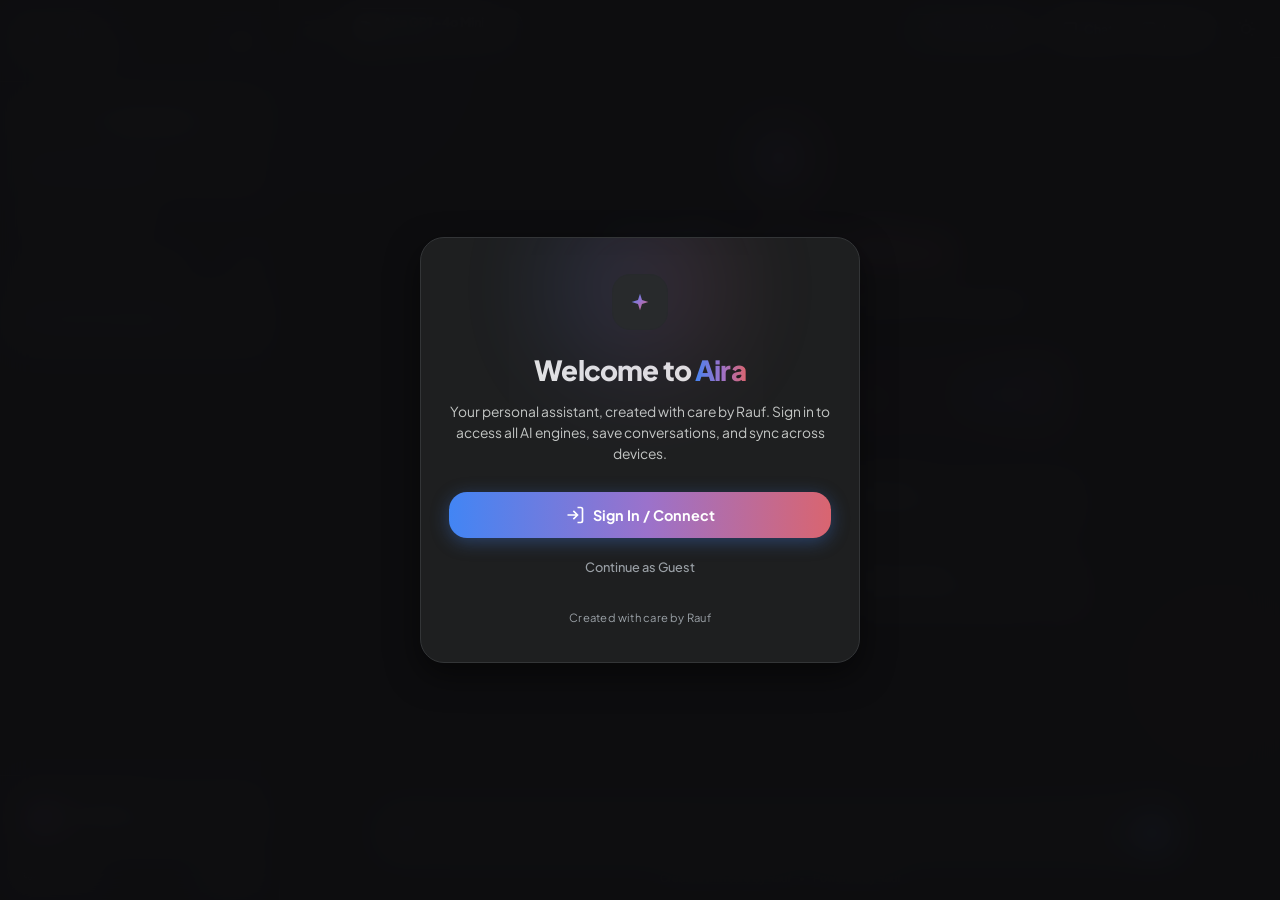
==== commit 42d53c71: "refactor: update branding and system identity Standardize creator attribution across all files and u" ====
--- a/app/src/main/assets/index.html
+++ b/app/src/main/assets/index.html
@@ -3,8 +3,8 @@
 <head>
   <meta charset="UTF-8">
   <meta name="viewport" content="width=device-width, initial-scale=1.0, maximum-scale=1.0, user-scalable=no, viewport-fit=cover">
-  <title>Aira - Intelligent AI Assistant</title>
-  <meta name="description" content="Aira - Modern AI Chat & Image Generation powered by Puter.js by Developer Rauf">
+  <title>Aira - Personal AI Assistant</title>
+  <meta name="description" content="Aira - Personal AI Assistant created with care by Rauf">
   <meta name="theme-color" content="#0d1117">
   <link rel="preconnect" href="https://fonts.googleapis.com">
   <link rel="preconnect" href="https://fonts.gstatic.com" crossorigin>
@@ -42,7 +42,7 @@
           </div>
           <div class="brand-text">
             <div class="brand-title">Aira</div>
-            <span class="brand-subtitle">AI Assistant</span>
+            <span class="brand-subtitle">by Rauf</span>
           </div>
         </div>
         <button class="icon-btn sidebar-close-btn" id="closeSidebarBtn" title="Close sidebar" aria-label="Close sidebar">
@@ -55,6 +55,10 @@
         <button class="new-chat-btn" id="newChatBtn" data-test-tag="new_chat_button">
           <svg viewBox="0 0 24 24" width="18" height="18" fill="none" stroke="currentColor" stroke-width="2.2"><path d="M12 5v14M5 12h14"/></svg>
           <span>New Chat</span>
+        </button>
+        <button class="quick-action-btn live-voice-sidebar-btn" id="sidebarLiveVoiceBtn" title="Start Live Voice Session">
+          <svg viewBox="0 0 24 24" width="18" height="18" fill="none" stroke="currentColor" stroke-width="2"><path d="M22 16.92v3a2 2 0 0 1-2.18 2 19.79 19.79 0 0 1-8.63-3.07 19.5 19.5 0 0 1-6-6 19.79 19.79 0 0 1-3.07-8.67A2 2 0 0 1 4.11 2h3a2 2 0 0 1 2 1.72 12.84 12.84 0 0 0 .7 2.81 2 2 0 0 1-.45 2.11L8.09 9.91a16 16 0 0 0 6 6l1.27-1.27a2 2 0 0 1 2.11-.45 12.84 12.84 0 0 0 2.81.7A2 2 0 0 1 22 16.92z"/></svg>
+          <span>Live Voice Call</span>
         </button>
         <button class="quick-action-btn" id="sidebarImageGenBtn" title="Create Images with AI">
           <svg viewBox="0 0 24 24" width="18" height="18" fill="none" stroke="currentColor" stroke-width="2"><rect x="3" y="3" width="18" height="18" rx="3"/><circle cx="8.5" cy="8.5" r="1.5"/><path d="M21 15l-5-5L5 21"/></svg>
@@ -85,7 +89,7 @@
           </div>
           <div class="user-info">
             <div class="user-name" id="userName">Guest User</div>
-            <div class="user-status" id="userStatus">Puter Cloud Offline</div>
+            <div class="user-status" id="userStatus">Created with care by Rauf</div>
           </div>
           <button class="icon-btn sm" id="authActionBtn" title="Sign In / Account" aria-label="Account">
             <svg viewBox="0 0 24 24" width="18" height="18" stroke="currentColor" stroke-width="2" fill="none"><path d="M15 3h4a2 2 0 0 1 2 2v14a2 2 0 0 1-2 2h-4M10 17l5-5-5-5M15 12H3"/></svg>
@@ -97,10 +101,10 @@
             <svg viewBox="0 0 24 24" width="16" height="16" stroke="currentColor" stroke-width="2" fill="none"><circle cx="12" cy="12" r="3"/><path d="M19.4 15a1.65 1.65 0 0 0 .33 1.82l.06.06a2 2 0 0 1 0 2.83 2 2 0 0 1-2.83 0l-.06-.06a1.65 1.65 0 0 0-1.82-.33 1.65 1.65 0 0 0-1 1.51V21a2 2 0 0 1-2 2 2 2 0 0 1-2-2v-.09A1.65 1.65 0 0 0 9 19.4a1.65 1.65 0 0 0-1.82.33l-.06.06a2 2 0 0 1-2.83 0 2 2 0 0 1 0-2.83l.06-.06a1.65 1.65 0 0 0 .33-1.82 1.65 1.65 0 0 0-1.51-1H3a2 2 0 0 1-2-2 2 2 0 0 1 2-2h.09A1.65 1.65 0 0 0 4.6 9a1.65 1.65 0 0 0-.33-1.82l-.06-.06a2 2 0 0 1 0-2.83 2 2 0 0 1 2.83 0l.06.06a1.65 1.65 0 0 0 1.82.33H9a1.65 1.65 0 0 0 1-1.51V3a2 2 0 0 1 2-2 2 2 0 0 1 2 2v.09a1.65 1.65 0 0 0 1 1.51 1.65 1.65 0 0 0 1.82-.33l.06-.06a2 2 0 0 1 2.83 0 2 2 0 0 1 0 2.83l-.06.06a1.65 1.65 0 0 0-.33 1.82V9a1.65 1.65 0 0 0 1.51 1H21a2 2 0 0 1 2 2 2 2 0 0 1-2 2h-.09a1.65 1.65 0 0 0-1.51 1z"/></svg>
             <span>Settings</span>
           </button>
-          <a href="https://developer.puter.com" target="_blank" rel="noopener noreferrer" class="puter-badge" title="Powered by Puter.js">
-            <span class="puter-dot"></span>
-            <span>Puter.js</span>
-          </a>
+          <div class="developer-credit-badge" title="Created with care by Rauf">
+            <span class="developer-spark-dot"></span>
+            <span>Rauf</span>
+          </div>
         </div>
       </div>
     </aside>
@@ -114,28 +118,38 @@
             <svg viewBox="0 0 24 24" width="22" height="22" stroke="currentColor" stroke-width="2" fill="none"><path d="M3 12h18M3 6h18M3 18h18"/></svg>
           </button>
           
-          <!-- Model Selector Pill -->
+          <!-- Model Selector Pill with Smart Categories -->
           <div class="model-picker-dropdown" id="modelPickerContainer">
-            <button class="model-select-btn" id="modelSelectBtn" data-test-tag="model_selector_button" aria-expanded="false" title="Select AI Model">
+            <button class="model-select-btn" id="modelSelectBtn" data-test-tag="model_selector_button" aria-expanded="false" title="Select AI Engine">
               <span class="model-current-icon" id="currentModelIcon">🤖</span>
               <div class="model-current-info">
-                <span class="model-current-name" id="currentModelDisplay">Aira 3.5 Sonnet</span>
-                <span class="model-current-capability" id="currentModelCapability">AI / Chat • Reasoning</span>
+                <span class="model-current-name" id="currentModelDisplay">Aira AI</span>
+                <span class="model-current-capability" id="currentModelCapability">General AI</span>
               </div>
               <svg viewBox="0 0 24 24" width="16" height="16" stroke="currentColor" stroke-width="2" fill="none" class="dropdown-chevron"><path d="M6 9l6 6 6-6"/></svg>
             </button>
 
-            <!-- Dropdown Menu -->
+            <!-- Categorized Dropdown Menu -->
             <div class="model-menu" id="modelMenu">
-              <div class="model-menu-header">MODEL</div>
+              <div class="model-menu-header">
+                <span>SELECT AI ENGINE</span>
+                <span class="model-menu-sub">by Rauf</span>
+              </div>
               <div class="model-options" id="modelOptionsList">
-                <!-- Dynamically generated model options -->
+                <!-- Dynamically categorized models generated here -->
               </div>
             </div>
           </div>
         </div>
 
         <div class="top-nav-right">
+          <!-- Live Voice Call Button -->
+          <button class="live-call-pill-btn" id="liveVoiceCallBtn" title="Start Live Voice Conversation" data-test-tag="live_voice_button">
+            <span class="live-dot-pulse"></span>
+            <svg viewBox="0 0 24 24" width="16" height="16" fill="none" stroke="currentColor" stroke-width="2"><path d="M22 16.92v3a2 2 0 0 1-2.18 2 19.79 19.79 0 0 1-8.63-3.07 19.5 19.5 0 0 1-6-6 19.79 19.79 0 0 1-3.07-8.67A2 2 0 0 1 4.11 2h3a2 2 0 0 1 2 1.72 12.84 12.84 0 0 0 .7 2.81 2 2 0 0 1-.45 2.11L8.09 9.91a16 16 0 0 0 6 6l1.27-1.27a2 2 0 0 1 2.11-.45 12.84 12.84 0 0 0 2.81.7A2 2 0 0 1 22 16.92z"/></svg>
+            <span class="live-text">Live Voice</span>
+          </button>
+
           <!-- Mode Tabs (Chat vs Image Studio) -->
           <div class="mode-tabs">
             <button class="mode-tab active" id="modeChatTab">
@@ -144,12 +158,12 @@
             </button>
             <button class="mode-tab" id="modeImageTab">
               <svg viewBox="0 0 24 24" width="16" height="16" stroke="currentColor" stroke-width="2" fill="none"><rect x="3" y="3" width="18" height="18" rx="2"/><circle cx="8.5" cy="8.5" r="1.5"/><path d="M21 15l-5-5L5 21"/></svg>
-              <span>Image AI</span>
+              <span>Image</span>
             </button>
           </div>
 
           <button class="icon-btn theme-toggle-btn" id="themeToggleBtn" title="Toggle Theme" aria-label="Toggle Theme">
-            <svg class="sun-icon" viewBox="0 0 24 24" width="20" height="20" stroke="currentColor" stroke-width="2" fill="none"><circle cx="12" cy="12" r="5"/><path d="M12 1v2M12 21v2M4.22 4.22l1.42 1.42M18.36 18.36l1.42 1.42M1 12h2M21 12h2M4.22 19.78l1.42-1.42M18.36 5.64l1.42-1.42"/></svg>
+            <svg class="sun-icon" viewBox="0 0 24 24" width="20" height="20" stroke="currentColor" stroke-width="2" fill="none"><circle cx="12" cy="12" r="5"/><path d="M12 1v2M12 21v2M4.22 4.22l1.42 1.42M18.36 18.36l1.42 1.42M18 12h2M21 12h2M4.22 19.78l1.42-1.42M18.36 5.64l1.42-1.42"/></svg>
             <svg class="moon-icon" viewBox="0 0 24 24" width="20" height="20" stroke="currentColor" stroke-width="2" fill="none"><path d="M21 12.79A9 9 0 1 1 11.21 3 7 7 0 0 0 21 12.79z"/></svg>
           </button>
         </div>
@@ -157,7 +171,7 @@
 
       <!-- Scrollable Message Canvas -->
       <div class="chat-canvas" id="chatCanvas">
-        <!-- WELCOME HERO VIEW (Shown when no messages in active chat) -->
+        <!-- WELCOME HERO VIEW -->
         <div class="welcome-container" id="welcomeContainer">
           <div class="welcome-spark-hero">
             <div class="spark-pulse-ring"></div>
@@ -176,36 +190,52 @@
           <h1 class="welcome-title">
             <span class="gradient-text">Hello, I'm Aira</span>
           </h1>
-          <p class="welcome-subtitle">Your intelligent Puter.js AI workspace. How can I assist your creativity today?</p>
-
-          <!-- Suggestion Cards -->
+          <p class="welcome-subtitle">Hi, I’m Aira — your personal assistant, created with care by Rauf.</p>
+
+          <!-- Live Voice Hero Action -->
+          <button class="live-voice-hero-card" id="welcomeLiveVoiceBtn">
+            <div class="hero-voice-glow"></div>
+            <div class="hero-voice-icon">
+              <svg viewBox="0 0 24 24" width="24" height="24" fill="currentColor"><path d="M12 14c1.66 0 3-1.34 3-3V5c0-1.66-1.34-3-3-3S9 3.34 9 5v6c0 1.66 1.34 3 3 3z"/><path d="M17 11c0 2.76-2.24 5-5 5s-5-2.24-5-5H5c0 3.53 2.61 6.43 6 6.92V21h2v-3.08c3.39-.49 6-3.39 6-6.92h-2z"/></svg>
+            </div>
+            <div class="hero-voice-text">
+              <div class="hero-voice-title">Start Live Voice Conversation</div>
+              <div class="hero-voice-desc">Speak naturally with Aira in real time — hands-free phone conversation</div>
+            </div>
+            <div class="hero-voice-action">
+              <span>Talk Now</span>
+              <svg viewBox="0 0 24 24" width="16" height="16" stroke="currentColor" stroke-width="2.5" fill="none"><polyline points="9 18 15 12 9 6"/></svg>
+            </div>
+          </button>
+
+          <!-- Intelligent Quick Action Suggestion Cards -->
           <div class="suggestion-grid">
-            <button class="suggestion-card" data-prompt="Explain quantum computing simply with real-world analogies">
+            <button class="suggestion-card" data-action="explain" data-prompt="Explain quantum computing simply with real-world analogies">
               <div class="suggestion-icon">⚛️</div>
               <div class="suggestion-text">
                 <div class="suggestion-heading">Explain Concepts</div>
-                <div class="suggestion-desc">Quantum computing in simple words</div>
-              </div>
-            </button>
-            <button class="suggestion-card" data-prompt="Write a modern responsive landing page layout in HTML and Tailwind CSS">
+                <div class="suggestion-desc">Auto-selects General AI engine</div>
+              </div>
+            </button>
+            <button class="suggestion-card" data-action="code" data-prompt="Write a modern responsive landing page layout in HTML and CSS with clean typography">
               <div class="suggestion-icon">💻</div>
               <div class="suggestion-text">
                 <div class="suggestion-heading">Write Code</div>
-                <div class="suggestion-desc">Clean responsive landing page</div>
-              </div>
-            </button>
-            <button class="suggestion-card" data-prompt="Generate an ethereal futuristic cyberpunk city at dusk with neon lights and flying cars" data-mode="image">
+                <div class="suggestion-desc">Auto-selects Coding engine</div>
+              </div>
+            </button>
+            <button class="suggestion-card" data-action="art" data-prompt="Generate an ethereal futuristic cyberpunk city at dusk with neon lights and flying cars" data-mode="image">
               <div class="suggestion-icon">🎨</div>
               <div class="suggestion-text">
                 <div class="suggestion-heading">Create Artwork</div>
-                <div class="suggestion-desc">Cyberpunk city with neon lights</div>
-              </div>
-            </button>
-            <button class="suggestion-card" data-prompt="Help me brainstorm 5 innovative SaaS business ideas for AI automation">
+                <div class="suggestion-desc">Auto-selects Image Generation engine</div>
+              </div>
+            </button>
+            <button class="suggestion-card" data-action="brainstorm" data-prompt="Help me brainstorm 5 innovative business ideas with clear value propositions">
               <div class="suggestion-icon">💡</div>
               <div class="suggestion-text">
                 <div class="suggestion-heading">Brainstorm Ideas</div>
-                <div class="suggestion-desc">Creative SaaS product concepts</div>
+                <div class="suggestion-desc">Creative structured planning</div>
               </div>
             </button>
           </div>
@@ -221,10 +251,10 @@
           <div class="image-studio-header">
             <div class="studio-badge">
               <svg viewBox="0 0 24 24" width="16" height="16" fill="none" stroke="currentColor" stroke-width="2"><path d="M12 2v20M17 5H9.5a3.5 3.5 0 0 0 0 7h5a3.5 3.5 0 0 1 0 7H6"/></svg>
-              <span>Puter txt2img Engine</span>
+              <span>Image Synthesis Engine</span>
             </div>
             <h2>Aira Image Studio</h2>
-            <p>Generate high quality visual assets directly to Puter Cloud storage.</p>
+            <p>Generate high quality visual creations with prompt presets and studio styling.</p>
           </div>
 
           <div class="image-generator-form">
@@ -257,27 +287,94 @@
               <div class="empty-gallery" id="emptyGallery">
                 <svg viewBox="0 0 24 24" width="36" height="36" stroke="currentColor" stroke-width="1.5" fill="none" opacity="0.3"><rect x="3" y="3" width="18" height="18" rx="2"/><circle cx="8.5" cy="8.5" r="1.5"/><path d="M21 15l-5-5L5 21"/></svg>
                 <p>No generated images yet</p>
-                <small>Enter a prompt above to create artwork with Puter.ai</small>
-              </div>
-            </div>
-          </div>
-        </div>
-      </div>
-
-      <!-- VOICE INPUT STATUS OVERLAY -->
-      <div class="voice-status-bar" id="voiceStatusBar" style="display: none;">
-        <div class="voice-wave-container">
-          <div class="voice-bar"></div>
-          <div class="voice-bar"></div>
-          <div class="voice-bar"></div>
-          <div class="voice-bar"></div>
-          <div class="voice-bar"></div>
-        </div>
-        <span class="voice-status-text" id="voiceStatusText">Listening to your voice...</span>
-        <button class="voice-stop-btn" id="cancelVoiceBtn" title="Stop listening">
-          <svg viewBox="0 0 24 24" width="16" height="16" fill="currentColor"><rect x="6" y="6" width="12" height="12" rx="2"/></svg>
-          <span>Done</span>
-        </button>
+                <small>Enter a prompt above to create artwork</small>
+              </div>
+            </div>
+          </div>
+        </div>
+      </div>
+
+      <!-- LIVE VOICE CONVERSATION FULL MODAL / OVERLAY -->
+      <div class="live-voice-overlay" id="liveVoiceOverlay" style="display: none;">
+        <div class="live-voice-backdrop"></div>
+        <div class="live-voice-card">
+          <!-- Voice Session Header -->
+          <div class="live-voice-header">
+            <div class="live-session-tag">
+              <span class="live-dot-pulse"></span>
+              <span id="liveVoiceSessionState">Live Voice Call</span>
+            </div>
+            <button class="icon-btn live-close-btn" id="liveVoiceCloseBtn" title="End Call" aria-label="End Call">
+              <svg viewBox="0 0 24 24" width="20" height="20" stroke="currentColor" stroke-width="2" fill="none"><path d="M18 6L6 18M6 6l12 12"/></svg>
+            </button>
+          </div>
+
+          <!-- Visualizer & Animated Orb -->
+          <div class="live-voice-center">
+            <div class="live-orb-container" id="liveOrbContainer">
+              <div class="live-orb-pulse ring-3"></div>
+              <div class="live-orb-pulse ring-2"></div>
+              <div class="live-orb-pulse ring-1"></div>
+              <div class="live-orb-core">
+                <div class="live-spark-icon">
+                  <svg viewBox="0 0 24 24" fill="none" width="42" height="42">
+                    <path d="M12 2L14.8 9.2L22 12L14.8 14.8L12 22L9.2 14.8L2 12L9.2 9.2L12 2Z" fill="url(#liveSparkGrad)"/>
+                    <defs>
+                      <linearGradient id="liveSparkGrad" x1="2" y1="2" x2="22" y2="22" gradientUnits="userSpaceOnUse">
+                        <stop stop-color="#38bdf8"/>
+                        <stop offset="0.5" stop-color="#818cf8"/>
+                        <stop offset="1" stop-color="#c084fc"/>
+                      </linearGradient>
+                    </defs>
+                  </svg>
+                </div>
+              </div>
+            </div>
+
+            <div class="live-status-badge" id="liveStatusBadge">
+              <span class="live-status-icon" id="liveStatusIcon">🎙️</span>
+              <span class="live-status-text" id="liveVoiceStatusText">Connecting to Aira...</span>
+            </div>
+
+            <!-- Waveform bars -->
+            <div class="live-waveform" id="liveWaveform">
+              <div class="wave-bar"></div>
+              <div class="wave-bar"></div>
+              <div class="wave-bar"></div>
+              <div class="wave-bar"></div>
+              <div class="wave-bar"></div>
+              <div class="wave-bar"></div>
+              <div class="wave-bar"></div>
+            </div>
+
+            <!-- Real-time subtitle/transcript preview (secondary) -->
+            <div class="live-transcript-box" id="liveTranscriptBox">
+              <p class="live-transcript-text" id="liveTranscriptText">"Hi! I'm listening. Speak freely..."</p>
+            </div>
+          </div>
+
+          <!-- Bottom Voice Call Controls -->
+          <div class="live-voice-controls">
+            <!-- Mute / Unmute Toggle -->
+            <button class="live-ctrl-btn mute-btn" id="liveVoiceMuteBtn" title="Mute Microphone">
+              <svg class="mic-on-icon" viewBox="0 0 24 24" width="22" height="22" stroke="currentColor" stroke-width="2" fill="none"><path d="M12 1a3 3 0 0 0-3 3v8a3 3 0 0 0 6 0V4a3 3 0 0 0-3-3z"/><path d="M19 10v2a7 7 0 0 1-14 0v-2"/><line x1="12" y1="19" x2="12" y2="23"/><line x1="8" y1="23" x2="16" y2="23"/></svg>
+              <svg class="mic-off-icon" viewBox="0 0 24 24" width="22" height="22" stroke="currentColor" stroke-width="2" fill="none" style="display: none;"><line x1="1" y1="1" x2="23" y2="23"/><path d="M9 9v3a3 3 0 0 0 5.12 2.12M15 9.34V4a3 3 0 0 0-5.94-.6"/><path d="M17 16.95A7 7 0 0 1 5 12v-2m14 0v2a7 7 0 0 1-.11 1.23"/><line x1="12" y1="19" x2="12" y2="23"/><line x1="8" y1="23" x2="16" y2="23"/></svg>
+              <span id="liveMuteBtnLabel">Mute</span>
+            </button>
+
+            <!-- End Call (Hang Up) Button -->
+            <button class="live-ctrl-btn end-call-btn" id="liveVoiceEndBtn" title="End Call">
+              <svg viewBox="0 0 24 24" width="24" height="24" fill="currentColor"><path d="M12 9c-1.6 0-3.15.25-4.6.72v3.1c0 .39-.23.74-.56.9-.98.49-1.87 1.12-2.66 1.85-.18.18-.43.28-.7.28-.28 0-.53-.11-.71-.29L.29 13.08c-.18-.17-.29-.42-.29-.7 0-.28.11-.53.29-.71C3.34 8.78 7.46 7 12 7s8.66 1.78 11.71 4.67c.18.18.29.43.29.71 0 .28-.11.53-.29.71l-2.48 2.48c-.18.18-.43.29-.71.29-.27 0-.52-.11-.7-.28-.79-.74-1.69-1.36-2.67-1.85-.33-.16-.56-.5-.56-.9v-3.1C15.15 9.25 13.6 9 12 9z"/></svg>
+              <span>End Call</span>
+            </button>
+
+            <!-- Toggle Live Transcript Subtitles -->
+            <button class="live-ctrl-btn sub-toggle-btn" id="liveTranscriptToggleBtn" title="Toggle Live Transcript">
+              <svg viewBox="0 0 24 24" width="20" height="20" stroke="currentColor" stroke-width="2" fill="none"><path d="M21 15a2 2 0 0 1-2 2H7l-4 4V5a2 2 0 0 1 2-2h14a2 2 0 0 1 2 2z"/></svg>
+              <span>Captions</span>
+            </button>
+          </div>
+        </div>
       </div>
 
       <!-- COMPOSER BAR -->
@@ -305,14 +402,14 @@
           <textarea 
             id="chatInput" 
             class="composer-textarea" 
-            placeholder="Ask Aira anything or describe an image to create..." 
+            placeholder="Ask Aira anything or describe an image..." 
             rows="1" 
             data-test-tag="message_input"
           ></textarea>
 
           <div class="composer-actions-right">
-            <!-- Voice Microphone Button -->
-            <button class="composer-btn mic-btn" id="micBtn" title="Voice Input (Speech-to-Text)" aria-label="Microphone" data-test-tag="microphone_button">
+            <!-- Voice Input Button (Launches Live Voice or Voice Input) -->
+            <button class="composer-btn mic-btn" id="micBtn" title="Start Live Voice Session" aria-label="Microphone" data-test-tag="microphone_button">
               <svg viewBox="0 0 24 24" width="20" height="20" stroke="currentColor" stroke-width="2" fill="none"><path d="M12 1a3 3 0 0 0-3 3v8a3 3 0 0 0 6 0V4a3 3 0 0 0-3-3z"/><path d="M19 10v2a7 7 0 0 1-14 0v-2"/><line x1="12" y1="19" x2="12" y2="23"/><line x1="8" y1="23" x2="16" y2="23"/></svg>
             </button>
 
@@ -326,9 +423,9 @@
 
         <!-- Composer Footer -->
         <div class="composer-footer-text">
-          <span>Aira can make mistakes. Verify important info.</span>
+          <span>Created with care by Rauf</span>
           <span class="footer-separator">•</span>
-          <a href="https://developer.puter.com" target="_blank" rel="noopener noreferrer" class="footer-puter-link">Powered by Puter</a>
+          <span>Powered by Rauf</span>
         </div>
       </div>
     </main>
@@ -374,9 +471,9 @@
             <div class="account-details">
               <div class="account-name-lg" id="settingsUserName">Guest User</div>
               <div class="account-email" id="settingsUserEmail">Email not available</div>
-              <div class="account-sub" id="settingsUserStatus">Sign in with Puter to sync chats across devices</div>
-            </div>
-            <button class="primary-btn sm" id="settingsAuthBtn">Sign In with Puter</button>
+              <div class="account-sub" id="settingsUserStatus">Sign in to sync chats across devices</div>
+            </div>
+            <button class="primary-btn sm" id="settingsAuthBtn">Sign In</button>
           </div>
         </div>
 
@@ -401,8 +498,8 @@
           <h4 class="section-heading">Default AI Engine</h4>
           <div class="setting-row">
             <div>
-              <div class="setting-label">Selected Model</div>
-              <div class="setting-hint">Puter.ai engine utilized for new conversations</div>
+              <div class="setting-label">Selected Engine</div>
+              <div class="setting-hint">Default engine utilized for new conversations</div>
             </div>
             <select class="settings-select" id="settingsDefaultModelSelect">
               <!-- Dynamically filled -->
@@ -414,7 +511,7 @@
               <div class="setting-hint">Custom instructions to shape Aira's behavior</div>
             </div>
           </div>
-          <textarea class="settings-textarea" id="settingsSystemPrompt" rows="2" placeholder="e.g., You are Aira, a brilliant, concise, and helpful AI assistant..."></textarea>
+          <textarea class="settings-textarea" id="settingsSystemPrompt" rows="2" placeholder="e.g., You are Aira, an intelligent, empathetic, and natural personal assistant created with care by Rauf..."></textarea>
         </div>
 
         <!-- Tab 4: Voice & Speech -->
@@ -423,7 +520,7 @@
           <div class="setting-row">
             <div>
               <div class="setting-label">Auto-Play Voice Responses</div>
-              <div class="setting-hint">Automatically speak AI responses via Puter txt2speech</div>
+              <div class="setting-hint">Automatically speak AI responses in chat</div>
             </div>
             <label class="toggle-switch">
               <input type="checkbox" id="settingsAutoSpeechToggle">
@@ -441,7 +538,7 @@
 
         <!-- Tab 5: Data & Storage -->
         <div class="settings-section">
-          <h4 class="section-heading">Cloud Storage & Data Management</h4>
+          <h4 class="section-heading">Storage & Data Management</h4>
           <div class="data-actions-grid">
             <button class="secondary-btn" id="exportDataBtn">
               <svg viewBox="0 0 24 24" width="16" height="16" stroke="currentColor" stroke-width="2" fill="none"><path d="M21 15v4a2 2 0 0 1-2 2H5a2 2 0 0 1-2-2v-4M7 10l5 5 5-5M12 15V3"/></svg>
@@ -449,7 +546,7 @@
             </button>
             <button class="secondary-btn" id="syncPuterKvBtn">
               <svg viewBox="0 0 24 24" width="16" height="16" stroke="currentColor" stroke-width="2" fill="none"><path d="M21.5 2v6h-6M21.34 15.57a10 10 0 1 1-.57-8.38l5.67-5.67"/></svg>
-              <span>Sync with Puter KV</span>
+              <span>Sync Cloud Storage</span>
             </button>
           </div>
           <div class="setting-row danger-row">
@@ -470,14 +567,13 @@
                 <svg viewBox="0 0 24 24" fill="none" class="spark-icon"><path d="M12 2L14.4 9.6L22 12L14.4 14.4L12 22L9.6 14.4L2 12L9.6 9.6L12 2Z" fill="url(#aboutSparkGrad)"/><defs><linearGradient id="aboutSparkGrad" x1="2" y1="2" x2="22" y2="22" gradientUnits="userSpaceOnUse"><stop stop-color="#38bdf8"/><stop offset="1" stop-color="#c084fc"/></linearGradient></defs></svg>
               </div>
               <div>
-                <strong>Aira AI Assistant v1.0.0</strong>
-                <div class="developer-tag">Developer: <span>Rauf</span></div>
-              </div>
-            </div>
-            <p class="about-text">Aira is a modern AI workspace powered by the official Puter.js SDK. Provides real-time streaming conversations, multi-model selection, voice input/output, OCR vision analysis, image synthesis, and cloud storage.</p>
+                <strong>Aira AI Assistant</strong>
+                <div class="developer-tag"><span>Created with care by Rauf</span></div>
+              </div>
+            </div>
+            <p class="about-text">Aira is a personal assistant created with care by Rauf. Features real-time streaming conversations, smart categorized AI engines, live duplex voice calling, vision analysis, high-resolution artwork generation, and cloud sync.</p>
             <div class="about-links">
-              <a href="https://developer.puter.com" target="_blank" rel="noopener noreferrer" class="link-btn">Puter.js Documentation</a>
-              <a href="https://puter.com" target="_blank" rel="noopener noreferrer" class="link-btn">Puter Cloud</a>
+              <div class="creator-badge-text">Powered by Rauf</div>
             </div>
           </div>
         </div>
@@ -501,19 +597,19 @@
         </svg>
       </div>
       <h2 class="login-title">Welcome to <span class="gradient-text">Aira</span></h2>
-      <p class="login-subtitle">Sign in with your Puter account to access your AI assistant, manage chats, and sync preferences.</p>
+      <p class="login-subtitle">Your personal assistant, created with care by Rauf. Sign in to access all AI engines, save conversations, and sync across devices.</p>
       
       <div class="login-actions">
         <button class="primary-btn login-btn" id="loginScreenAuthBtn" data-test-tag="login_button">
           <svg viewBox="0 0 24 24" width="20" height="20" stroke="currentColor" stroke-width="2" fill="none"><path d="M15 3h4a2 2 0 0 1 2 2v14a2 2 0 0 1-2 2h-4M10 17l5-5-5-5M15 12H3"/></svg>
-          <span>Sign In with Puter</span>
+          <span>Sign In / Connect</span>
         </button>
         <button class="secondary-btn text-btn" id="loginGuestBtn" data-test-tag="guest_button">
           <span>Continue as Guest</span>
         </button>
       </div>
       <div class="login-footer-info">
-        <span>Official Puter.js Authentication</span>
+        <span>Created with care by Rauf</span>
       </div>
     </div>
   </div>
--- a/app/src/main/assets/style.css
+++ b/app/src/main/assets/style.css
@@ -1,6 +1,6 @@
 /* ==========================================================================
-   AIRA AI - GOOGLE GEMINI INSPIRED MODERN STYLESHEET
-   Developer: Rauf | Powered by Puter.js
+   AIRA AI - PERSONAL ASSISTANT
+   Created with care by Rauf | Powered by Rauf
    ========================================================================== */
 
 :root {
@@ -2106,12 +2106,471 @@
   100% { transform: scale(1.15); opacity: 0.45; }
 }
 @keyframes wave {
-  0%, 100% { height: 4px; }
-  50% { height: 16px; }
+  0%, 100% { height: 6px; transform: scaleY(0.4); }
+  50% { height: 28px; transform: scaleY(1); }
 }
 @keyframes pulseMic {
   0%, 100% { transform: scale(1); }
   50% { transform: scale(1.1); }
+}
+@keyframes orbPulse {
+  0% { transform: scale(0.96); opacity: 0.35; }
+  50% { transform: scale(1.2); opacity: 0.7; }
+  100% { transform: scale(0.96); opacity: 0.35; }
+}
+@keyframes liveDotPulse {
+  0%, 100% { transform: scale(1); opacity: 1; }
+  50% { transform: scale(1.4); opacity: 0.6; }
+}
+
+/* Developer Credit Badge */
+.developer-credit-badge {
+  display: flex;
+  align-items: center;
+  gap: 6px;
+  font-size: 0.75rem;
+  color: var(--text-muted);
+  padding: 4px 10px;
+  border-radius: var(--radius-full);
+  background: var(--bg-surface);
+  border: 1px solid var(--border-subtle);
+  font-weight: 600;
+  letter-spacing: 0.02em;
+}
+.developer-spark-dot {
+  width: 6px;
+  height: 6px;
+  border-radius: 50%;
+  background: #38bdf8;
+  box-shadow: 0 0 8px #38bdf8;
+}
+.creator-badge-text {
+  font-size: 0.8rem;
+  font-weight: 600;
+  color: var(--text-muted);
+  padding: 6px 12px;
+  background: var(--bg-surface-elevated);
+  border-radius: var(--radius-full);
+  border: 1px solid var(--border-strong);
+  display: inline-block;
+}
+
+/* Categorized Model Selector Headers & Badges */
+.model-menu-header {
+  display: flex;
+  align-items: center;
+  justify-content: space-between;
+  padding: 10px 14px;
+  font-size: 0.72rem;
+  font-weight: 700;
+  text-transform: uppercase;
+  letter-spacing: 0.08em;
+  color: var(--text-muted);
+  border-bottom: 1px solid var(--border-subtle);
+  background: var(--bg-app);
+}
+.model-menu-sub {
+  font-size: 0.68rem;
+  color: var(--accent-primary);
+  font-weight: 600;
+  text-transform: none;
+}
+.model-category-header {
+  padding: 8px 12px 4px;
+  font-size: 0.68rem;
+  font-weight: 700;
+  text-transform: uppercase;
+  letter-spacing: 0.06em;
+  color: var(--text-muted);
+  display: flex;
+  align-items: center;
+  gap: 6px;
+  margin-top: 4px;
+}
+.model-category-header:first-child {
+  margin-top: 0;
+}
+.model-category-header .cat-icon {
+  font-size: 0.85rem;
+}
+.model-badge-rec {
+  font-size: 0.62rem;
+  font-weight: 700;
+  padding: 2px 6px;
+  border-radius: 4px;
+  background: rgba(66, 133, 244, 0.18);
+  color: #8ab4f8;
+  border: 1px solid rgba(66, 133, 244, 0.3);
+  text-transform: uppercase;
+  margin-left: auto;
+  letter-spacing: 0.03em;
+}
+
+/* Top Navbar Live Voice Pill */
+.live-call-pill-btn {
+  display: flex;
+  align-items: center;
+  gap: 7px;
+  padding: 6px 14px;
+  background: linear-gradient(135deg, rgba(66, 133, 244, 0.15), rgba(155, 114, 203, 0.15));
+  border: 1px solid rgba(66, 133, 244, 0.4);
+  border-radius: var(--radius-full);
+  color: var(--text-primary);
+  font-size: 0.82rem;
+  font-weight: 700;
+  cursor: pointer;
+  transition: var(--transition);
+  box-shadow: 0 0 12px rgba(66, 133, 244, 0.12);
+}
+.live-call-pill-btn:hover {
+  background: linear-gradient(135deg, rgba(66, 133, 244, 0.25), rgba(155, 114, 203, 0.25));
+  border-color: var(--accent-primary);
+  transform: translateY(-1px);
+  box-shadow: 0 2px 14px rgba(66, 133, 244, 0.25);
+}
+.live-call-pill-btn:active {
+  transform: scale(0.96);
+}
+.live-dot-pulse {
+  width: 8px;
+  height: 8px;
+  border-radius: 50%;
+  background: #34a853;
+  box-shadow: 0 0 8px #34a853;
+  animation: liveDotPulse 1.8s infinite ease-in-out;
+}
+.live-voice-sidebar-btn {
+  background: linear-gradient(135deg, rgba(66, 133, 244, 0.1), rgba(155, 114, 203, 0.1));
+  border: 1px solid rgba(66, 133, 244, 0.25);
+  color: var(--text-primary);
+  font-weight: 600;
+}
+.live-voice-sidebar-btn:hover {
+  background: linear-gradient(135deg, rgba(66, 133, 244, 0.2), rgba(155, 114, 203, 0.2));
+  border-color: var(--accent-primary);
+}
+
+/* Welcome Screen Live Voice Hero Card */
+.live-voice-hero-card {
+  width: 100%;
+  max-width: 580px;
+  margin: 0 auto 24px;
+  padding: 16px 20px;
+  background: linear-gradient(135deg, rgba(26, 115, 232, 0.12) 0%, rgba(132, 48, 206, 0.12) 50%, rgba(217, 48, 37, 0.08) 100%);
+  border: 1px solid rgba(66, 133, 244, 0.35);
+  border-radius: var(--radius-xl);
+  display: flex;
+  align-items: center;
+  gap: 16px;
+  cursor: pointer;
+  text-align: left;
+  position: relative;
+  overflow: hidden;
+  transition: all 0.22s cubic-bezier(0.16, 1, 0.3, 1);
+  box-shadow: 0 4px 20px rgba(0, 0, 0, 0.15);
+}
+.live-voice-hero-card:hover {
+  transform: translateY(-3px);
+  border-color: var(--accent-primary);
+  background: linear-gradient(135deg, rgba(26, 115, 232, 0.2) 0%, rgba(132, 48, 206, 0.2) 50%, rgba(217, 48, 37, 0.14) 100%);
+  box-shadow: 0 8px 28px rgba(66, 133, 244, 0.22);
+}
+.live-voice-hero-card:active {
+  transform: scale(0.98);
+}
+.hero-voice-glow {
+  position: absolute;
+  top: -40px;
+  right: -40px;
+  width: 120px;
+  height: 120px;
+  background: var(--accent-gradient);
+  filter: blur(40px);
+  opacity: 0.3;
+  pointer-events: none;
+}
+.hero-voice-icon {
+  width: 48px;
+  height: 48px;
+  border-radius: 50%;
+  background: var(--accent-gradient);
+  display: flex;
+  align-items: center;
+  justify-content: center;
+  color: #ffffff;
+  flex-shrink: 0;
+  box-shadow: 0 4px 14px rgba(66, 133, 244, 0.35);
+}
+.hero-voice-text {
+  flex: 1;
+  min-width: 0;
+}
+.hero-voice-title {
+  font-size: 1.05rem;
+  font-weight: 700;
+  color: var(--text-primary);
+  letter-spacing: -0.01em;
+}
+.hero-voice-desc {
+  font-size: 0.8rem;
+  color: var(--text-secondary);
+  margin-top: 2px;
+  line-height: 1.35;
+}
+.hero-voice-action {
+  display: flex;
+  align-items: center;
+  gap: 4px;
+  font-size: 0.84rem;
+  font-weight: 700;
+  color: var(--accent-primary);
+  padding: 6px 12px;
+  border-radius: var(--radius-full);
+  background: rgba(66, 133, 244, 0.15);
+  flex-shrink: 0;
+}
+
+/* ==========================================================================
+   Live Voice Conversation Modal / Overlay
+   ========================================================================== */
+.live-voice-overlay {
+  position: fixed;
+  inset: 0;
+  z-index: 300;
+  display: flex;
+  align-items: center;
+  justify-content: center;
+  padding: 16px;
+  animation: fadeIn 0.25s ease-out;
+}
+.live-voice-backdrop {
+  position: absolute;
+  inset: 0;
+  background: rgba(10, 10, 14, 0.88);
+  backdrop-filter: blur(16px);
+  -webkit-backdrop-filter: blur(16px);
+}
+.live-voice-card {
+  position: relative;
+  width: 100%;
+  max-width: 440px;
+  height: 580px;
+  max-height: 90vh;
+  background: var(--bg-surface);
+  border: 1px solid var(--border-strong);
+  border-radius: 28px;
+  box-shadow: 0 20px 60px rgba(0, 0, 0, 0.6), 0 0 40px rgba(66, 133, 244, 0.15);
+  display: flex;
+  flex-direction: column;
+  justify-content: space-between;
+  overflow: hidden;
+  z-index: 1;
+}
+
+.live-voice-header {
+  padding: 18px 22px;
+  display: flex;
+  align-items: center;
+  justify-content: space-between;
+  border-bottom: 1px solid var(--border-subtle);
+}
+.live-session-tag {
+  display: flex;
+  align-items: center;
+  gap: 8px;
+  font-size: 0.84rem;
+  font-weight: 700;
+  color: var(--text-primary);
+  letter-spacing: -0.01em;
+}
+.live-close-btn {
+  background: var(--bg-surface-elevated);
+  border: 1px solid var(--border-strong);
+}
+
+.live-voice-center {
+  flex: 1;
+  display: flex;
+  flex-direction: column;
+  align-items: center;
+  justify-content: center;
+  padding: 20px;
+  text-align: center;
+  position: relative;
+}
+
+/* Animated Soundwave Orb */
+.live-orb-container {
+  position: relative;
+  width: 140px;
+  height: 140px;
+  display: flex;
+  align-items: center;
+  justify-content: center;
+  margin-bottom: 24px;
+}
+.live-orb-pulse {
+  position: absolute;
+  border-radius: 50%;
+  background: var(--accent-gradient);
+  filter: blur(12px);
+  pointer-events: none;
+}
+.live-orb-pulse.ring-1 {
+  inset: -10px;
+  animation: orbPulse 2.4s infinite ease-in-out;
+}
+.live-orb-pulse.ring-2 {
+  inset: -22px;
+  animation: orbPulse 2.4s infinite ease-in-out 0.4s;
+  opacity: 0.2;
+}
+.live-orb-pulse.ring-3 {
+  inset: -34px;
+  animation: orbPulse 2.4s infinite ease-in-out 0.8s;
+  opacity: 0.1;
+}
+.live-orb-core {
+  position: relative;
+  width: 100px;
+  height: 100px;
+  border-radius: 50%;
+  background: var(--bg-surface-elevated);
+  border: 2px solid var(--border-strong);
+  display: flex;
+  align-items: center;
+  justify-content: center;
+  box-shadow: 0 0 30px var(--accent-glow), inset 0 0 20px rgba(66, 133, 244, 0.15);
+  z-index: 2;
+}
+.live-spark-icon {
+  display: flex;
+  align-items: center;
+  justify-content: center;
+}
+
+/* Status badge */
+.live-status-badge {
+  display: flex;
+  align-items: center;
+  gap: 8px;
+  padding: 8px 16px;
+  border-radius: var(--radius-full);
+  background: var(--bg-surface-elevated);
+  border: 1px solid var(--border-strong);
+  font-size: 0.88rem;
+  font-weight: 600;
+  color: var(--text-primary);
+  margin-bottom: 16px;
+}
+
+/* Live Waveform */
+.live-waveform {
+  display: flex;
+  align-items: center;
+  justify-content: center;
+  gap: 5px;
+  height: 36px;
+  margin-bottom: 16px;
+}
+.wave-bar {
+  width: 4px;
+  height: 8px;
+  border-radius: 99px;
+  background: var(--accent-primary);
+  transition: height 0.1s ease;
+}
+.live-voice-overlay.speaking .wave-bar {
+  background: linear-gradient(180deg, #4285F4, #9B72CB);
+  animation: wave 1.2s infinite ease-in-out;
+}
+.live-voice-overlay.speaking .wave-bar:nth-child(1) { animation-delay: 0.0s; }
+.live-voice-overlay.speaking .wave-bar:nth-child(2) { animation-delay: 0.15s; }
+.live-voice-overlay.speaking .wave-bar:nth-child(3) { animation-delay: 0.3s; }
+.live-voice-overlay.speaking .wave-bar:nth-child(4) { animation-delay: 0.45s; }
+.live-voice-overlay.speaking .wave-bar:nth-child(5) { animation-delay: 0.3s; }
+.live-voice-overlay.speaking .wave-bar:nth-child(6) { animation-delay: 0.15s; }
+.live-voice-overlay.speaking .wave-bar:nth-child(7) { animation-delay: 0.0s; }
+
+.live-voice-overlay.listening .wave-bar {
+  background: #34a853;
+  animation: wave 0.8s infinite ease-in-out;
+}
+.live-voice-overlay.listening .wave-bar:nth-child(even) { animation-delay: 0.2s; }
+
+/* Subtitle box */
+.live-transcript-box {
+  max-width: 90%;
+  padding: 10px 14px;
+  border-radius: var(--radius-md);
+  background: var(--bg-surface-elevated);
+  border: 1px solid var(--border-subtle);
+  min-height: 44px;
+  display: flex;
+  align-items: center;
+  justify-content: center;
+}
+.live-transcript-text {
+  font-size: 0.85rem;
+  color: var(--text-secondary);
+  line-height: 1.4;
+  font-style: italic;
+  display: -webkit-box;
+  -webkit-line-clamp: 2;
+  -webkit-box-orient: vertical;
+  overflow: hidden;
+}
+
+/* Voice Call Bottom Controls */
+.live-voice-controls {
+  padding: 18px 24px 24px;
+  display: flex;
+  align-items: center;
+  justify-content: space-around;
+  background: var(--bg-app);
+  border-top: 1px solid var(--border-subtle);
+}
+.live-ctrl-btn {
+  display: flex;
+  flex-direction: column;
+  align-items: center;
+  gap: 6px;
+  background: var(--bg-surface-elevated);
+  border: 1px solid var(--border-strong);
+  border-radius: 18px;
+  padding: 12px 18px;
+  color: var(--text-primary);
+  font-size: 0.76rem;
+  font-weight: 600;
+  cursor: pointer;
+  transition: var(--transition);
+}
+.live-ctrl-btn:hover {
+  background: var(--bg-surface-hover);
+  border-color: var(--accent-primary);
+  transform: translateY(-2px);
+}
+.live-ctrl-btn:active {
+  transform: scale(0.94);
+}
+
+.live-ctrl-btn.end-call-btn {
+  background: var(--danger);
+  border-color: var(--danger);
+  color: #ffffff;
+  padding: 14px 24px;
+  border-radius: var(--radius-full);
+  box-shadow: 0 4px 18px rgba(248, 81, 73, 0.4);
+}
+.live-ctrl-btn.end-call-btn:hover {
+  background: #e53935;
+  box-shadow: 0 6px 24px rgba(248, 81, 73, 0.55);
+}
+
+.live-ctrl-btn.muted {
+  background: rgba(248, 81, 73, 0.15);
+  border-color: var(--danger);
+  color: var(--danger);
 }
 
 /* ==========================================================================
@@ -2145,6 +2604,17 @@
     font-weight: 800;
     letter-spacing: -0.03em;
   }
+  .live-voice-hero-card {
+    padding: 14px 16px;
+    gap: 12px;
+  }
+  .hero-voice-icon {
+    width: 40px;
+    height: 40px;
+  }
+  .hero-voice-title {
+    font-size: 0.96rem;
+  }
   .suggestion-grid {
     grid-template-columns: 1fr;
   }
@@ -2159,4 +2629,10 @@
   .toast {
     max-width: 100%;
   }
-}
+  .live-voice-card {
+    height: 100%;
+    max-height: 85vh;
+    border-radius: 24px;
+  }
+}
+
